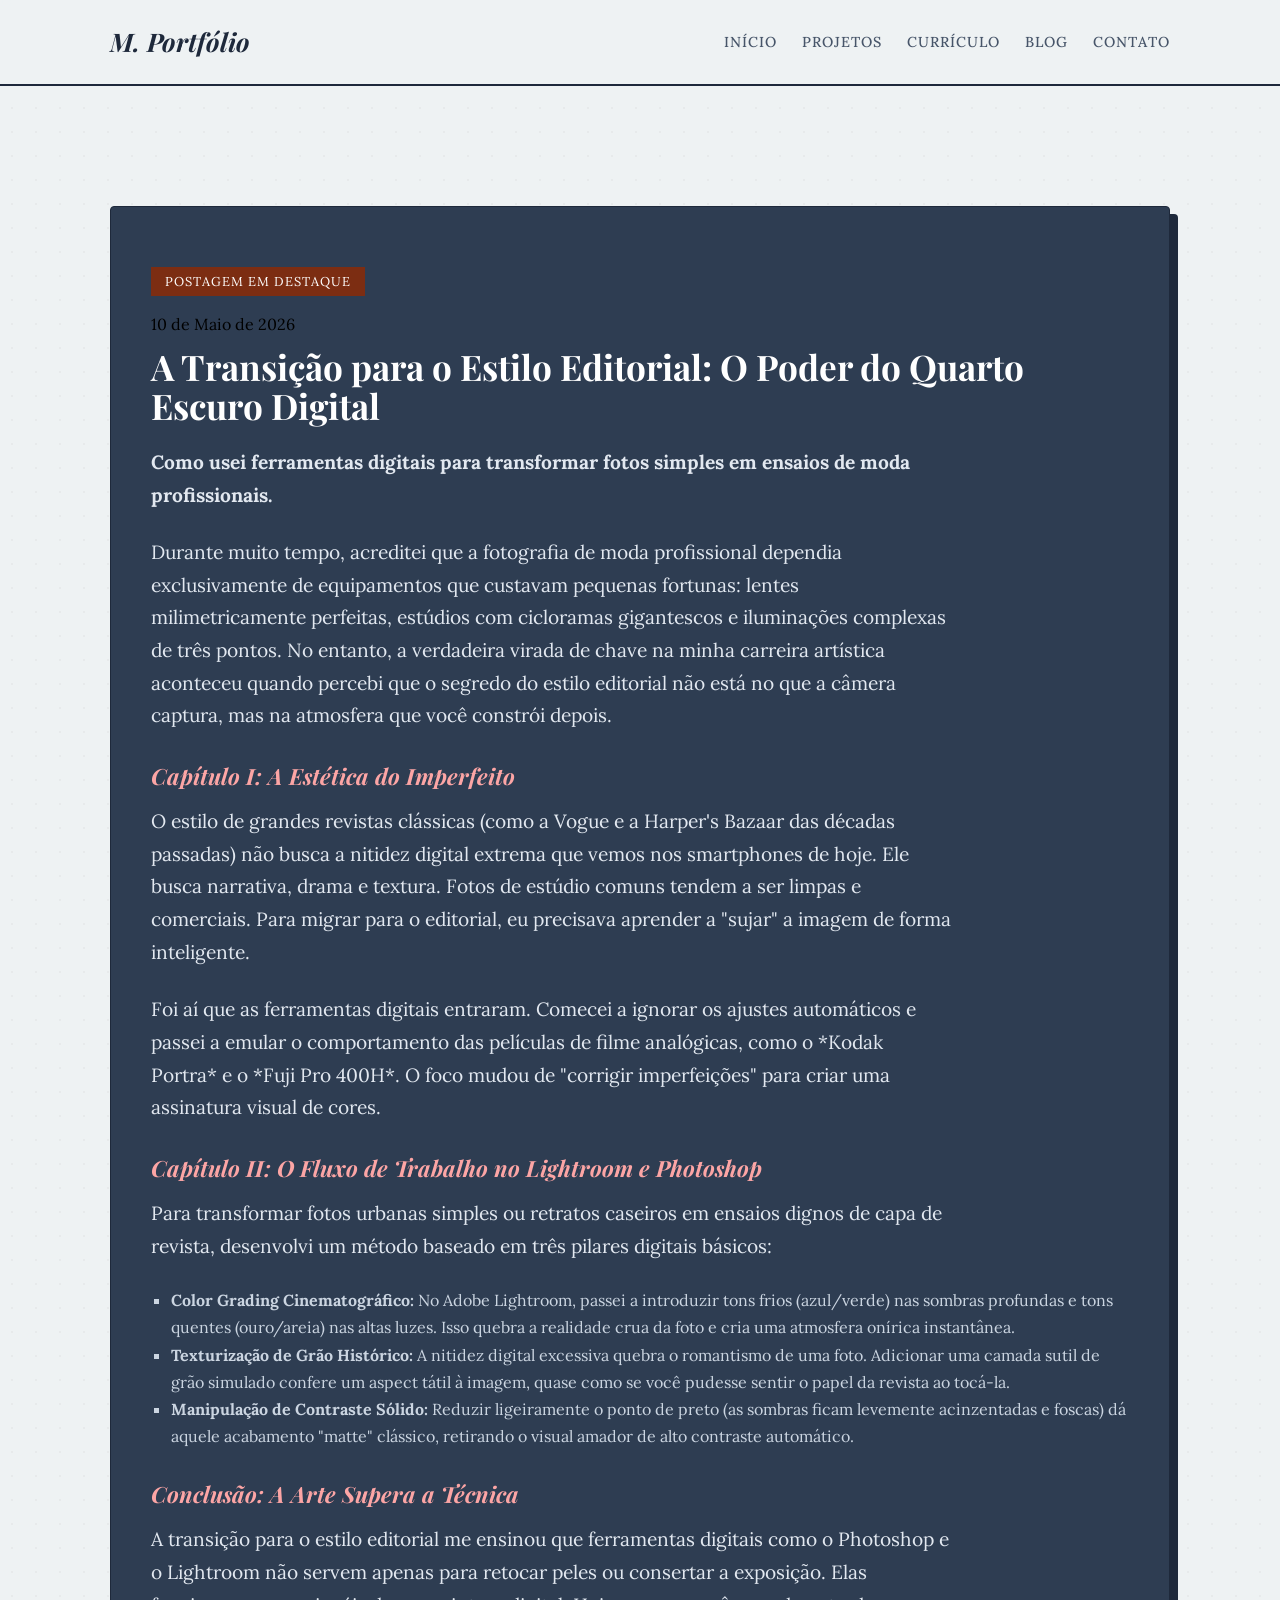
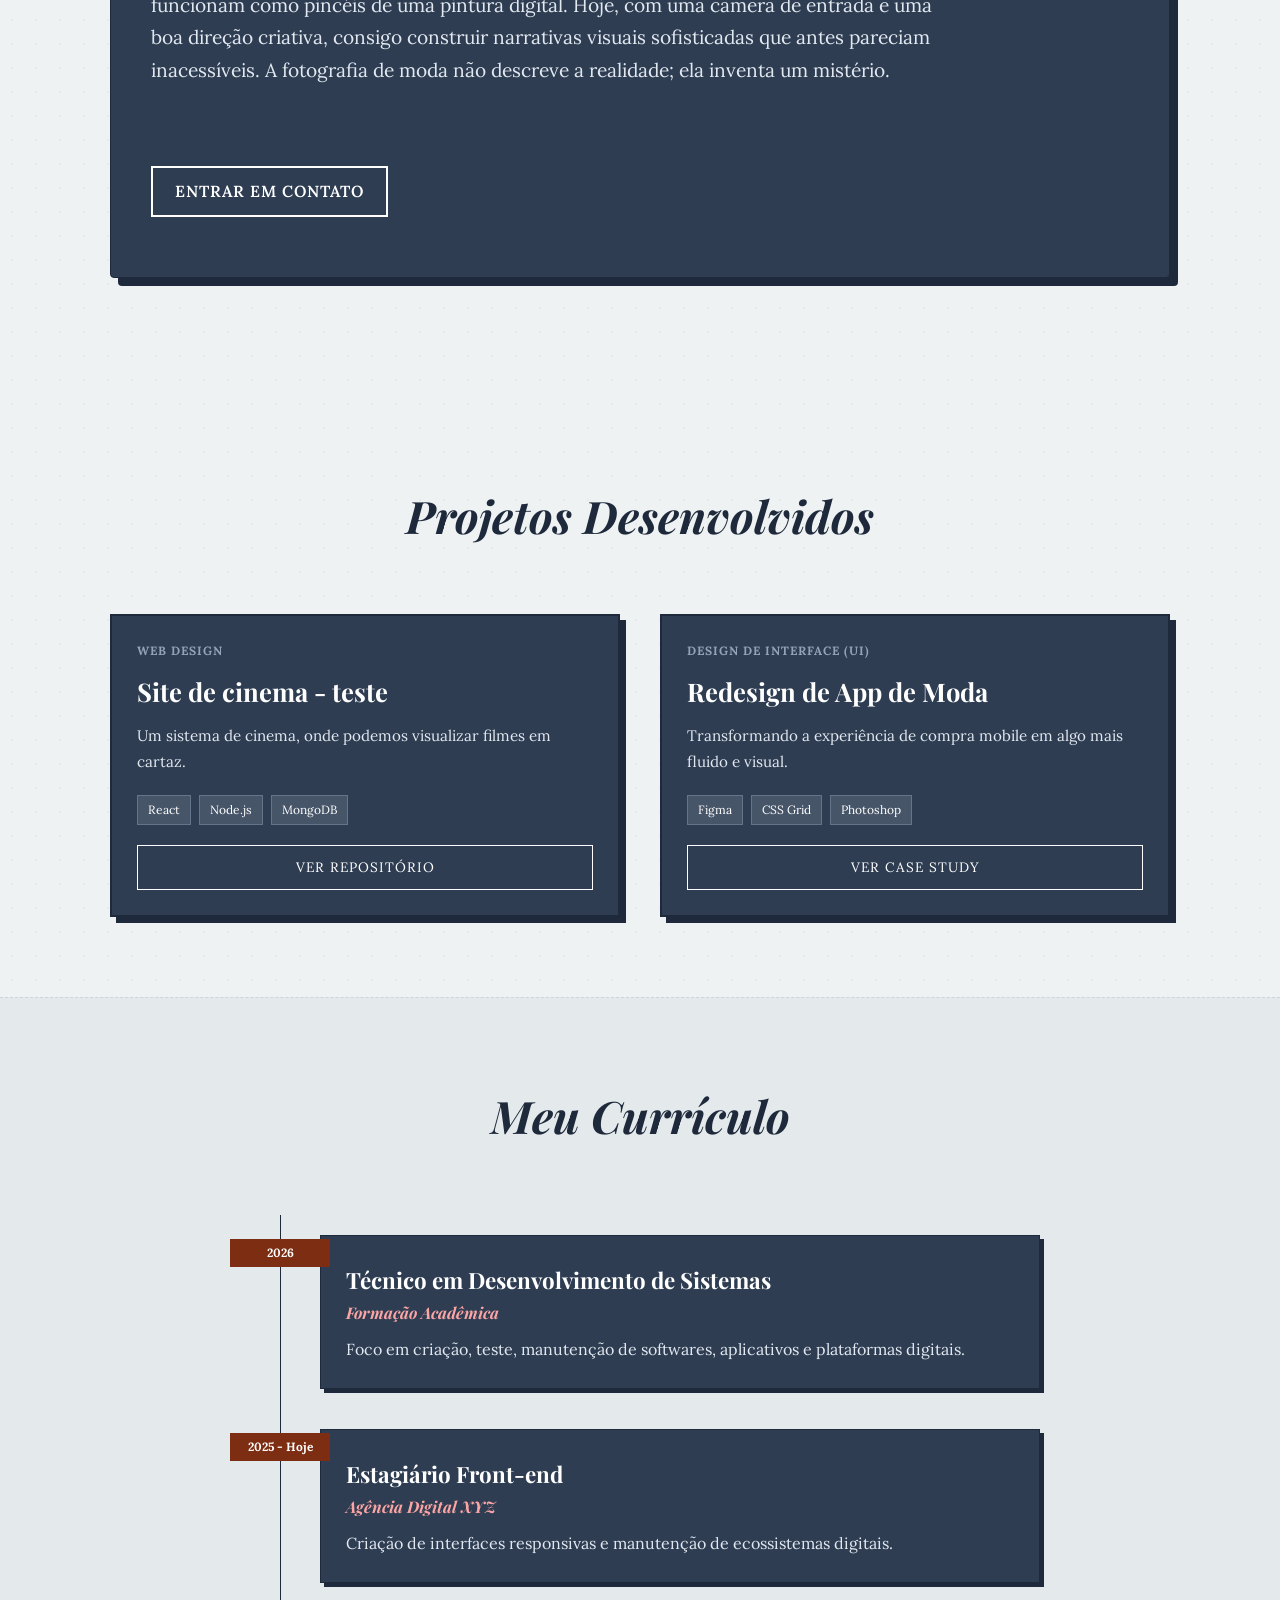
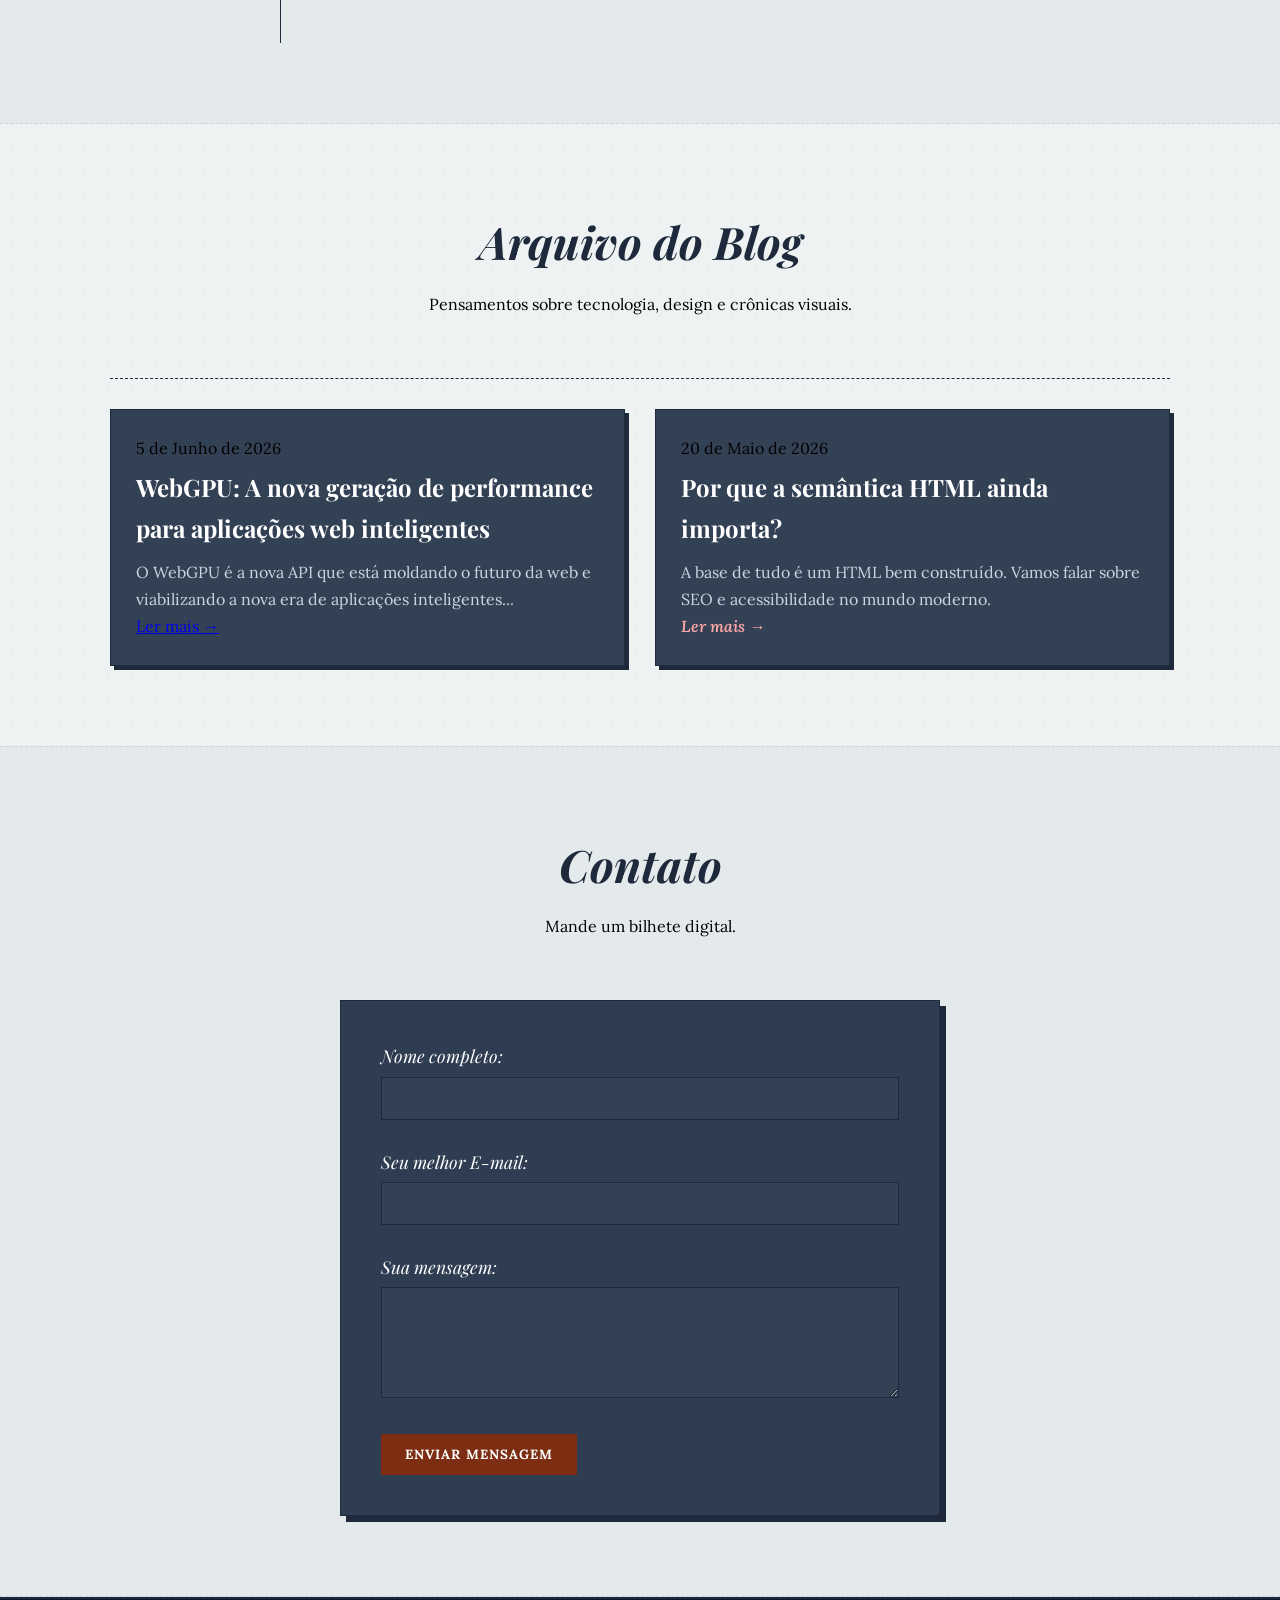
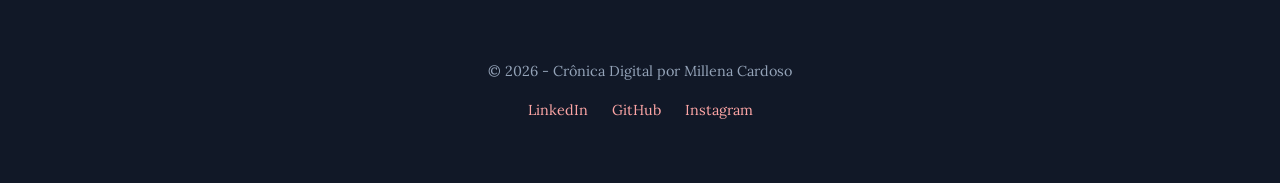
==== index.html @ f88978c3 ".." ====
<!DOCTYPE html>
<html lang="pt-BR">
<head>
    <meta charset="UTF-8">
    <meta name="viewport" content="width=device-width, initial-scale=1.0">
    <title>Meu Portfólio e Blog Pessoal | Estilo Vintage</title>
    <link rel="stylesheet" href="ASSETS/style.css">
    <style>
        /* Adicionado para garantir a rolagem suave ao clicar em 'Ler mais' */
        html {
            scroll-behavior: smooth;
        }
    </style>
</head>
<body>

    <header>
        <nav>
            <div class="logo">M. Portfólio</div>
            <ul>
                <li><a href="#inicio">Início</a></li>
                <li><a href="#projetos">Projetos</a></li>
                <li><a href="#curriculo">Currículo</a></li>
                <li><a href="#blog">Blog</a></li>
                <li><a href="#contato">Contato</a></li>
            </ul>
        </nav>
    </header>

    <main>
        
        <section id="inicio" class="container">
            <div class="hero-blog post-principal">
                <span class="badge-destaque">Postagem em Destaque</span>
                <time datetime="2026-05-10" style="display: block; margin-bottom: 10px;">10 de Maio de 2026</time>
                <h1 style="font-size: 2.2rem; margin-bottom: 20px;">A Transição para o Estilo Editorial: O Poder do Quarto Escuro Digital</h1>
                
                <p><strong>Como usei ferramentas digitais para transformar fotos simples em ensaios de moda profissionais.</strong></p>
                
                <p>Durante muito tempo, acreditei que a fotografia de moda profissional dependia exclusivamente de equipamentos que custavam pequenas fortunas: lentes milimetricamente perfeitas, estúdios com cicloramas gigantescos e iluminações complexas de três pontos. No entanto, a verdadeira virada de chave na minha carreira artística aconteceu quando percebi que o segredo do estilo editorial não está no que a câmera captura, mas na atmosfera que você constrói depois.</p>
                
                <h4 style="color: #fca5a5; font-size: 1.4rem; margin: 25px 0 10px 0; font-style: italic;">Capítulo I: A Estética do Imperfeito</h4>
                <p>O estilo de grandes revistas clássicas (como a Vogue e a Harper's Bazaar das décadas passadas) não busca a nitidez digital extrema que vemos nos smartphones de hoje. Ele busca narrativa, drama e textura. Fotos de estúdio comuns tendem a ser limpas e comerciais. Para migrar para o editorial, eu precisava aprender a "sujar" a imagem de forma inteligente.</p>
                <p>Foi aí que as ferramentas digitais entraram. Comecei a ignorar os ajustes automáticos e passei a emular o comportamento das películas de filme analógicas, como o *Kodak Portra* e o *Fuji Pro 400H*. O foco mudou de "corrigir imperfeições" para criar uma assinatura visual de cores.</p>

                <h4 style="color: #fca5a5; font-size: 1.4rem; margin: 25px 0 10px 0; font-style: italic;">Capítulo II: O Fluxo de Trabalho no Lightroom e Photoshop</h4>
                <p>Para transformar fotos urbanas simples ou retratos caseiros em ensaios dignos de capa de revista, desenvolvi um método baseado em três pilares digitais básicos:</p>
                <ul>
                    <li style="margin-left: 20px; list-style-type: square; color: #cbd5e1;"><strong>Color Grading Cinematográfico:</strong> No Adobe Lightroom, passei a introduzir tons frios (azul/verde) nas sombras profundas e tons quentes (ouro/areia) nas altas luzes. Isso quebra a realidade crua da foto e cria uma atmosfera onírica instantânea.</li>
                    <li style="margin-left: 20px; list-style-type: square; color: #cbd5e1;"><strong>Texturização de Grão Histórico:</strong> A nitidez digital excessiva quebra o romantismo de uma foto. Adicionar uma camada sutil de grão simulado confere um aspect tátil à imagem, quase como se você pudesse sentir o papel da revista ao tocá-la.</li>
                    <li style="margin-left: 20px; list-style-type: square; color: #cbd5e1;"><strong>Manipulação de Contraste Sólido:</strong> Reduzir ligeiramente o ponto de preto (as sombras ficam levemente acinzentadas e foscas) dá aquele acabamento "matte" clássico, retirando o visual amador de alto contraste automático.</li>
                </ul>

                <h4 style="color: #fca5a5; font-size: 1.4rem; margin: 25px 0 10px 0; font-style: italic;">Conclusão: A Arte Supera a Técnica</h4>
                <p>A transição para o estilo editorial me ensinou que ferramentas digitais como o Photoshop e o Lightroom não servem apenas para retocar peles ou consertar a exposição. Elas funcionam como pincéis de uma pintura digital. Hoje, com uma câmera de entrada e uma boa direção criativa, consigo construir narrativas visuais sofisticadas que antes pareciam inacessíveis. A fotografia de moda não descreve a realidade; ela inventa um mistério.</p>
                
                <br><br>
                <a href="#contato" class="btn-primary">Entrar em Contato</a>
            </div>
        </section>

        <section id="projetos" class="container">
            <div class="section-header">
                <h2>Projetos Desenvolvidos</h2>
            </div>

            <div class="project-grid">
                <article class="project-card">
                    <div class="project-info">
                        <span class="project-discipline">WEB DESIGN</span>
                        <h3>Site de cinema - teste</h3>
                        <p class="project-description">Um sistema de cinema, onde podemos visualizar filmes em cartaz.</p>
                        <div class="tech-tags">
                            <span>React</span> <span>Node.js</span> <span>MongoDB</span>
                        </div>
                        <a href="https://github.com/millena275/site.cinema02.git" class="btn-secondary">Ver Repositório</a>
                    </div>
                </article>

                <article class="project-card">
                    <div class="project-info">
                        <span class="project-discipline">Design de Interface (UI)</span>
                        <h3>Redesign de App de Moda</h3>
                        <p class="project-description">Transformando a experiência de compra mobile em algo mais fluido e visual.</p>
                        <div class="tech-tags">
                            <span>Figma</span> <span>CSS Grid</span> <span>Photoshop</span>
                        </div>
                        <a href="#" class="btn-secondary">Ver Case Study</a>
                    </div>
                </article>
            </div>
        </section>

        <section id="curriculo" class="bg-light">
            <div class="container">
                <div class="section-header">
                    <h2>Meu Currículo</h2>
                </div>

                <div class="timeline">
                    <div class="timeline-item">
                        <div class="timeline-badge"> 2026</div>
                        <div class="timeline-panel">
                            <h3>Técnico em Desenvolvimento de Sistemas</h3>
                            <h4>Formação Acadêmica</h4>
                            <p>Foco em criação, teste, manutenção de softwares, aplicativos e plataformas digitais.</p>
                        </div>
                    </div>

                    <div class="timeline-item">
                        <div class="timeline-badge">2025 - Hoje</div>
                        <div class="timeline-panel">
                            <h3>Estagiário Front-end</h3>
                            <h4>Agência Digital XYZ</h4>
                            <p>Criação de interfaces responsivas e manutenção de ecossistemas digitais.</p>
                        </div>
                    </div>
                </div>
            </div>
        </section>

        <section id="blog" class="container">
            <div class="section-header">
                <h2>Arquivo do Blog</h2>
                <p>Pensamentos sobre tecnologia, design e crônicas visuais.</p>
            </div>
            
    
    <div class="blog-grid-secundario">
        
        <article class="post-mini">
            <time datetime="2026-06-05">5 de Junho de 2026</time>
            <h3>WebGPU: A nova geração de performance para aplicações web inteligentes</h3>
            <p>O WebGPU é a nova API que está moldando o futuro da web e viabilizando a nova era de aplicações inteligentes...</p>
            <a href="artigo-webgpu.html" class="botao-ler-mais">Ler mais →</a>
        </article>

        <article class="post-mini">
            <time datetime="2026-05-20">20 de Maio de 2026</time>
            <h3>Por que a semântica HTML ainda importa?</h3>
            <p>A base de tudo é um HTML bem construído. Vamos falar sobre SEO e acessibilidade no mundo moderno.</p>
            <a href="#" class="read-more">Ler mais →</a>
        </article>

    </div>
</section> 


        <section id="contato" class="bg-light">
            <div class="container">
                <div class="section-header">
                    <h2>Contato</h2>
                    <p>Mande um bilhete digital.</p>
                </div>
                
                <form action="#" method="post">
                    <label for="nome">Nome completo:</label>
                    <input type="text" id="nome" name="nome" required>

                    <br><br>

                    <label for="email">Seu melhor E-mail:</label>
                    <input type="email" id="email" name="email" required>

                    <br><br>

                    <label for="mensagem">Sua mensagem:</label>
                    <textarea id="mensagem" name="mensagem" rows="5" required></textarea>

                    <br><br>

                    <button type="submit">Enviar Mensagem</button>
                </form>
            </div>
        </section>

    </main>

    <footer>
        <p>&copy; 2026 - Crônica Digital por Millena Cardoso</p>
        <div style="margin-top: 15px;">
            <a href="#">LinkedIn</a>
            <a href="#">GitHub</a>
            <a href="#">Instagram</a>
        </div>
    </footer>

</body>
</html>
---- ASSETS/style.css ----
/* Importação de fontes Vintage/Artísticas do Google Fonts */
@import url('https://fonts.googleapis.com/css2?family=Lora:ital,wght@0,400;0,500;1,400&family=Playfair+Display:ital,wght@0,600;0,700;1,400&display=swap');

/* Configurações Globais */
* {
    margin: 0;
    padding: 0;
    box-sizing: border-box;
    font-family: 'Lora', Georgia, serif; /* Fonte do texto estilo livro antigo */
    scroll-behavior: smooth;
    
}

body {
             /* ATUALIZADO: Fonte global branca */
    background-color: #eef2f3; /* ATUALIZADO: Fundo cinza-gelo */
    line-height: 1.7;
    background-image: radial-gradient(rgba(0,0,0,0.03) 1px, transparent 0); /* Textura sutil de papel antigo */
    background-size: 24px 24px;
}

.container {
    max-width: 1100px;
    margin: 0 auto;
    padding: 80px 20px;
}

.bg-light {
    background-color: #e4e9eb; /* Ajustado para harmonizar com o cinza-gelo */
    border-top: 1px dashed #cbd5e1;
    border-bottom: 1px dashed #cbd5e1;
}

.section-header {
    text-align: center;
    margin-bottom: 60px;
}

.section-header h2 {
    font-family: 'Playfair Display', serif;
    font-size: 2.8rem;
    font-style: italic;
    color: #1e293b; /* Títulos das seções em tom escuro para contraste no cinza-gelo */
    margin-bottom: 10px;
    position: relative;
}

/* Menu de Navegação Vintage */
header {
    background: rgba(238, 242, 243, 0.95); /* Cor cinza-gelo fluida */
    backdrop-filter: blur(5px);
    border-bottom: 2px solid #1e293b; /* Linha divisória sólida clássica */
    position: sticky;
    top: 0;
    z-index: 100;
}

nav {
    display: flex;
    justify-content: space-between;
    align-items: center;
    max-width: 1100px;
    margin: 0 auto;
    padding: 20px;
}

.logo {
    font-family: 'Playfair Display', serif;
    font-weight: bold;
    font-size: 1.6rem;
    color: #1e293b;
    font-style: italic;
}

nav ul {
    display: flex;
    list-style: none;
}

nav ul li a {
    text-decoration: none;
    color: #475569;
    margin-left: 25px;
    font-weight: 500;
    text-transform: uppercase;
    letter-spacing: 1px;
    font-size: 0.9rem;
    transition: color 0.2s;
}

nav ul li a:hover {
    color: #7c2d12; /* Vermelho terracota vintage no hover */
    text-decoration: underline;
}

/* Herói / Blog em Destaque (Estilo Quadro Artístico) */
.hero-blog {
    background: #2e3d52; /* Fundo escuro artístico para contrastar o texto branco */
    padding: 60px 40px;
    border: 1px solid #1e293b;
    border-radius: 4px;
    margin: 40px auto;
    max-width: 1100px;
    box-shadow: 8px 8px 0px #1e293b; /* Sombra sólida estilo retrô */
}

.badge-destaque {
    background: #7c2d12; /* Terracota */
    color: #ffffff;
    padding: 4px 14px;
    border-radius: 0px; /* Bordas retas vintage */
    font-size: 0.8rem;
    text-transform: uppercase;
    letter-spacing: 1px;
    display: inline-block;
    margin-bottom: 15px;
}

.post-principal h1 {
    font-family: 'Playfair Display', serif;
    font-size: 3.2rem;
    line-height: 1.1;
    color: #ffffff; /* Texto Branco */
    margin-bottom: 20px;
}

.post-principal p {
    font-size: 1.2rem;
    color: #e2e8f0; /* Texto Branco Suave */
    max-width: 800px;
    margin-bottom: 25px;
}

.btn-primary {
    display: inline-block;
    background: transparent;
    color: white;
    padding: 10px 22px;
    border: 2px solid white; /* Botão vazado clássico */
    border-radius: 0px;
    text-decoration: none;
    font-weight: 600;
    text-transform: uppercase;
    letter-spacing: 1px;
    transition: all 0.3s;
}

.btn-primary:hover {
    background: white;
    color: #2e3d52;
}

/* Feed Secundário do Blog */
.blog-grid-secundario {
    margin-top: 40px;
    display: grid;
    grid-template-columns: repeat(auto-fit, minmax(300px, 1fr));
    gap: 30px;
    border-top: 1px dashed #1e293b;
    padding-top: 30px;
}

.post-mini {
    background: #334155; /* Fundo ardósia escuro */
    padding: 25px;
    border: 1px solid #1e293b;
    box-shadow: 4px 4px 0px #1e293b;
}

.post-mini h3 {
    font-family: 'Playfair Display', serif;
    font-size: 1.5rem;
    margin: 5px 0 10px 0;
    color: #ffffff; /* Texto Branco */
}

.post-mini p {
    color: #cbd5e1;
}

.read-more {
    color: #fca5a5; /* Rosa antigo para links */
    text-decoration: none;
    font-weight: 600;
    font-style: italic;
}

.read-more:hover {
    text-decoration: underline;
}

/* Galeria de Projetos (Estilo Exposição de Arte) */
.project-grid {
    display: grid;
    grid-template-columns: repeat(auto-fit, minmax(350px, 1fr));
    gap: 40px;
}

.project-card {
    background: #2e3d52; /* Caixa escura para destacar o texto branco */
    border: 2px solid #1e293b;
    border-radius: 0px;
    overflow: hidden;
    box-shadow: 6px 6px 0px #1e293b;
}

.project-image img {
    width: 100%;
    height: 240px;
    object-fit: cover;
    filter: sepia(0.3) grayscale(0.1); /* Filtro de foto antiga sutil */
    border-bottom: 2px solid #1e293b;
}

.project-info {
    padding: 25px;
}

.project-discipline {
    display: block;
    font-size: 0.75rem;
    text-transform: uppercase;
    color: #94a3b8;
    font-weight: 700;
    letter-spacing: 1px;
    margin-bottom: 8px;
}

.project-info h3 {
    font-family: 'Playfair Display', serif;
    font-size: 1.6rem;
    color: #ffffff; /* Texto Branco */
    margin-bottom: 10px;
}

.project-description {
    color: #e2e8f0; /* Texto Branco Suave */
    font-size: 0.95rem;
    margin-bottom: 20px;
}

.tech-tags {
    display: flex;
    flex-wrap: wrap;
    gap: 8px;
    margin-bottom: 20px;
}

.tech-tags span {
    background: #475569;
    color: #ffffff;
    padding: 4px 10px;
    border-radius: 0px;
    font-size: 0.75rem;
    border: 1px solid #64748b;
}

.btn-secondary {
    display: inline-block;
    width: 100%;
    text-align: center;
    border: 1px solid white;
    color: white; /* Texto Branco */
    padding: 10px;
    border-radius: 0px;
    text-decoration: none;
    text-transform: uppercase;
    font-size: 0.85rem;
    letter-spacing: 1px;
    transition: background 0.2s;
}

.btn-secondary:hover {
    background: rgba(255, 255, 255, 0.1);
}

/* Linha do Tempo (Currículo Retrô) */
.timeline {
    position: relative;
    max-width: 800px;
    margin: 0 auto;
    padding: 20px 0;
}

.timeline::before {
    content: '';
    position: absolute;
    width: 1px;
    background: #1e293b;
    top: 0;
    bottom: 0;
    left: 40px;
}

.timeline-item {
    position: relative;
    margin-bottom: 40px;
    padding-left: 80px;
}

.timeline-badge {
    position: absolute;
    left: -10px;
    top: 4px;
    width: 100px;
    font-size: 0.75rem;
    font-weight: bold;
    color: #ffffff;
    background: #7c2d12; /* Distintivo Terracota */
    padding: 4px 8px;
    border-radius: 0px;
    text-align: center;
}

.timeline-panel {
    background: #2e3d52; /* Fundo escuro */
    padding: 25px;
    border-radius: 0px;
    border: 1px solid #1e293b;
    box-shadow: 4px 4px 0px #1e293b;
}

.timeline-panel h3 {
    font-family: 'Playfair Display', serif;
    font-size: 1.4rem;
    color: #ffffff; /* Texto Branco */
}

.timeline-panel h4 {
    color: #fca5a5;
    font-size: 1rem;
    font-style: italic;
    margin-bottom: 10px;
}

.timeline-panel p {
    color: #e2e8f0;
}

/* Grade de Habilidades */
.skills-grid {
    display: grid;
    grid-template-columns: repeat(auto-fit, minmax(300px, 1fr));
    gap: 40px;
    max-width: 800px;
    margin: 0 auto;
}

.skills-category {
    background: #2e3d52;
    padding: 30px;
    border: 1px solid #1e293b;
    box-shadow: 4px 4px 0px #1e293b;
}

.skills-category h3 {
    font-family: 'Playfair Display', serif;
    font-size: 1.4rem;
    color: #ffffff; /* Texto Branco */
    margin-bottom: 15px;
    border-bottom: 1px dashed #64748b;
    padding-bottom: 8px;
}

.skills-list {
    list-style: none;
}

.skills-list li {
    padding: 10px 0;
    border-bottom: 1px dashed rgba(255,255,255,0.1);
    color: #e2e8f0;
    position: relative;
    padding-left: 20px;
}

.skills-list li::before {
    content: '✦'; /* Ícone de estrela vintage */
    position: absolute;
    left: 0;
    color: #fca5a5;
}

/* Formulário de Contato Vintage */
form {
    background: #2e3d52;
    padding: 40px;
    border: 1px solid #1e293b;
    box-shadow: 6px 6px 0px #1e293b;
    max-width: 600px;
    margin: 0 auto;
    color: #ffffff;
}

form label {
    font-family: 'Playfair Display', serif;
    font-style: italic;
    font-size: 1.1rem;
}

input[type="text"], input[type="email"], textarea {
    width: 100%;
    padding: 12px;
    background: #334155;
    border: 1px solid #1e293b;
    color: white;
    font-family: 'Lora', serif;
    margin-top: 5px;
}

input:focus, textarea:focus {
    outline: 1px solid white;
}

button[type="submit"] {
    background: #7c2d12;
    color: white;
    border: none;
    padding: 12px 24px;
    text-transform: uppercase;
    letter-spacing: 1px;
    font-weight: bold;
    cursor: pointer;
    transition: background 0.2s;
}

button[type="submit"]:hover {
    background: #9a3412;
}

/* Rodapé Negro Nobre */
footer {
    background: #111827;
    color: #94a3b8;
    text-align: center;
    padding: 60px 20px;
    font-size: 0.9rem;
    border-top: 2px solid #1e293b;
}

footer a {
    color: #fca5a5;
    text-decoration: none;
    margin: 0 10px;
}

footer a:hover {
    text-decoration: underline;
}

/* Ajustes finos de tags globais */
h1, h2, h3, h4 {
    font-family: 'Playfair Display', serif;
}

/* Responsividade */
@media (max-width: 768px) {
    .post-principal h1 { font-size: 2.2rem; }
    nav { flex-direction: column; gap: 15px; }
    nav ul li a { margin: 0 10px; }
    .timeline::before { left: 20px; }
    .timeline-item { padding-left: 50px; }
    .timeline-badge { width: 80px; font-size: 0.65rem; left: -30px; }
    form { padding: 20px; }
}
html {
    scroll-behavior: smooth;
}
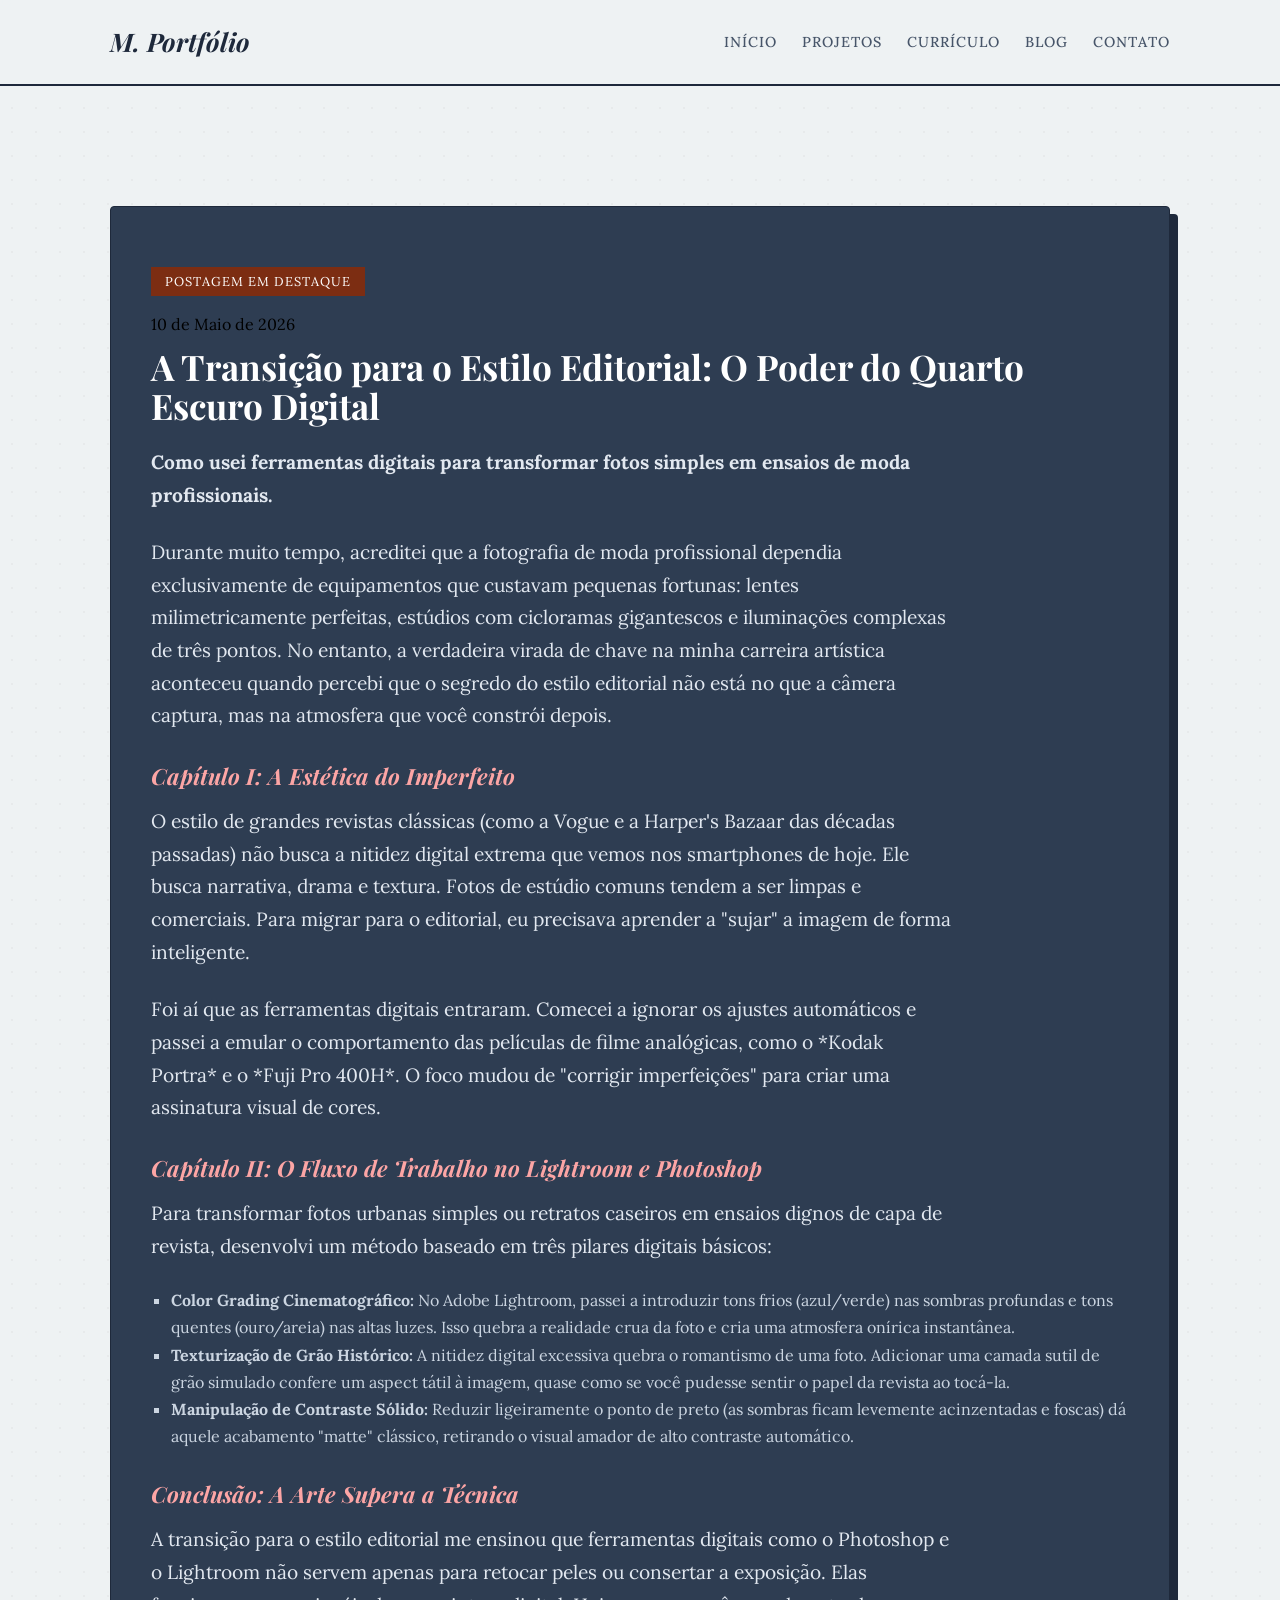
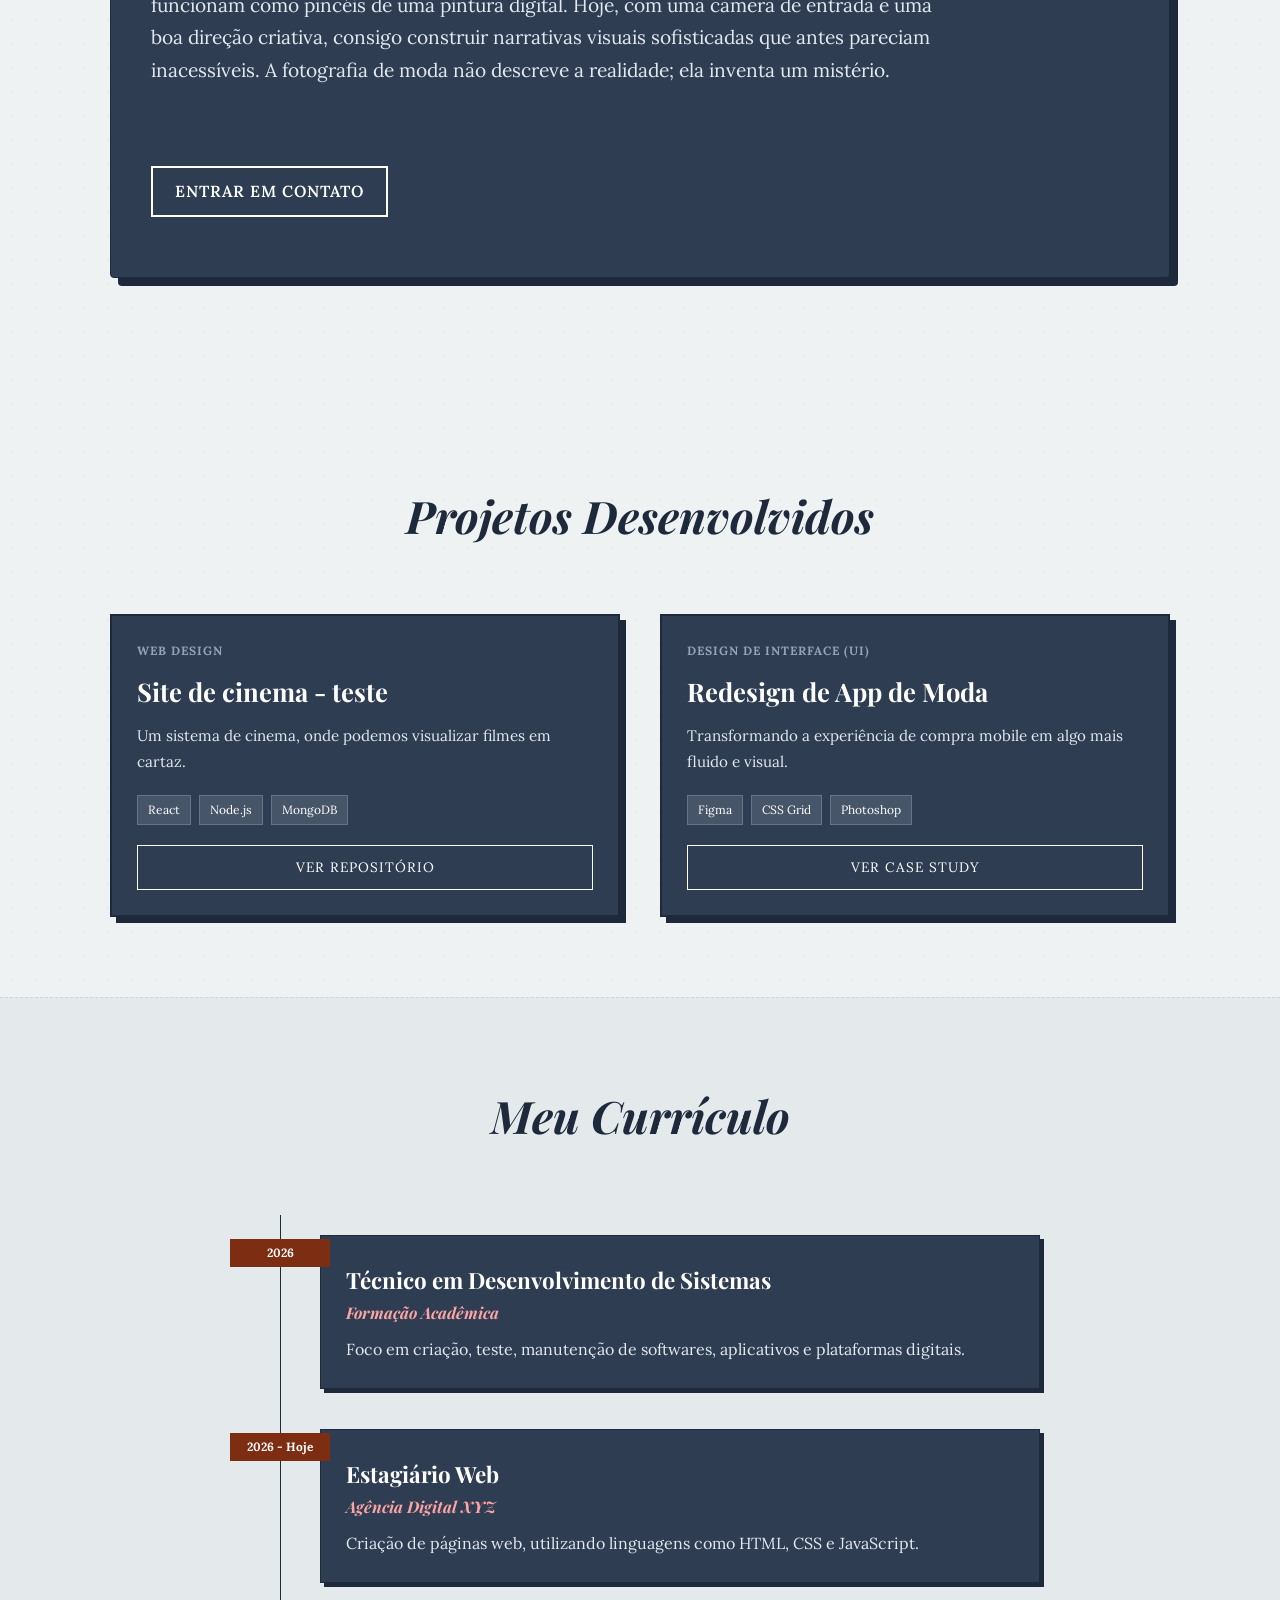
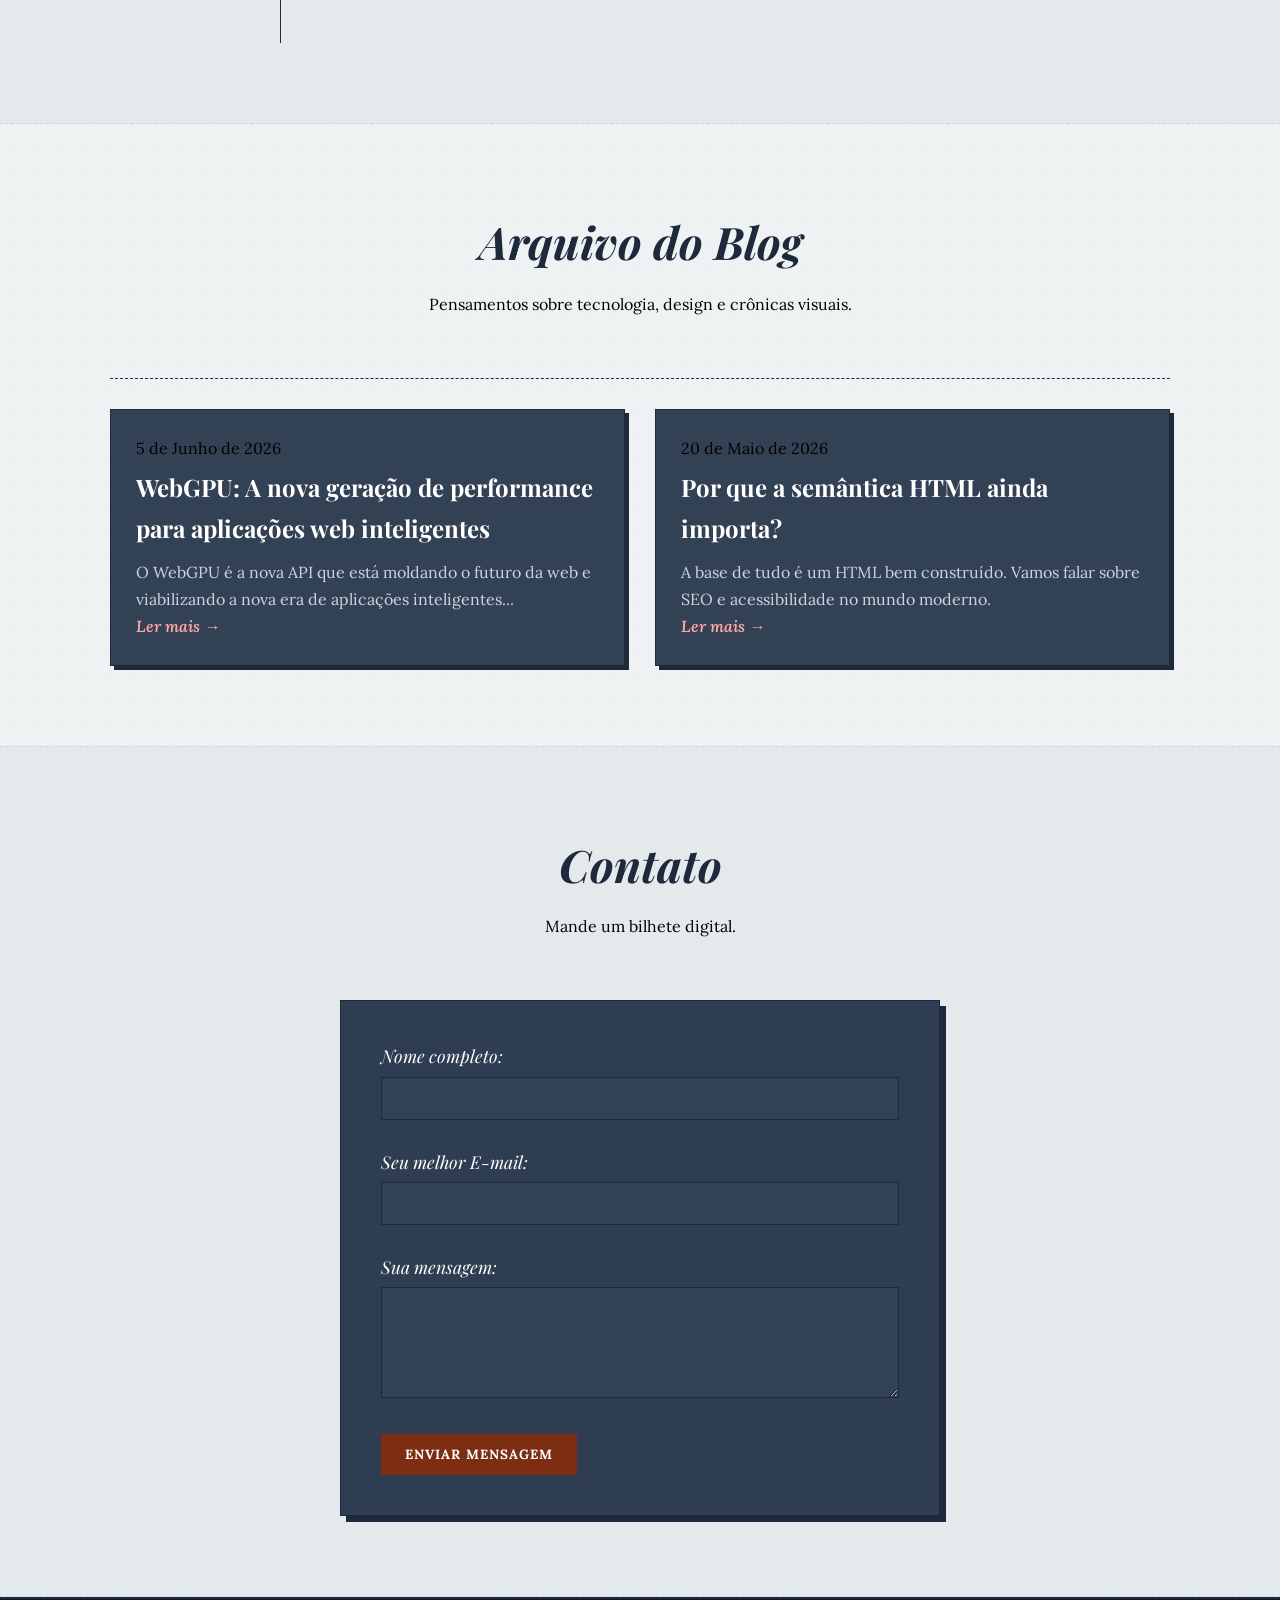
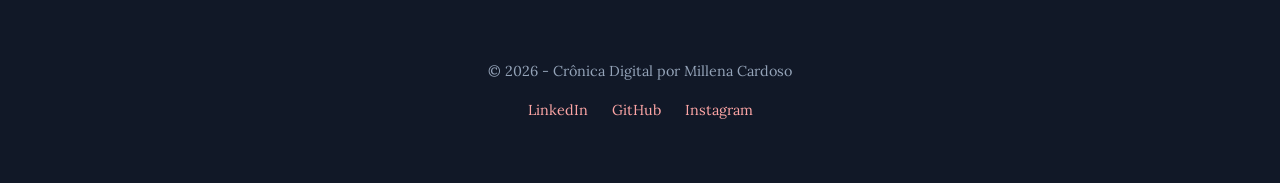
==== commit 54c5e2ed: "," ====
--- a/index.html
+++ b/index.html
@@ -108,11 +108,11 @@
                     </div>
 
                     <div class="timeline-item">
-                        <div class="timeline-badge">2025 - Hoje</div>
+                        <div class="timeline-badge">2026 - Hoje</div>
                         <div class="timeline-panel">
-                            <h3>Estagiário Front-end</h3>
+                            <h3>Estagiário Web</h3>
                             <h4>Agência Digital XYZ</h4>
-                            <p>Criação de interfaces responsivas e manutenção de ecossistemas digitais.</p>
+                            <p>Criação de páginas web, utilizando linguagens como HTML, CSS e JavaScript.</p>
                         </div>
                     </div>
                 </div>
@@ -132,14 +132,14 @@
             <time datetime="2026-06-05">5 de Junho de 2026</time>
             <h3>WebGPU: A nova geração de performance para aplicações web inteligentes</h3>
             <p>O WebGPU é a nova API que está moldando o futuro da web e viabilizando a nova era de aplicações inteligentes...</p>
-            <a href="artigo-webgpu.html" class="botao-ler-mais">Ler mais →</a>
+            <a href="artigo-webgpu.html" class="read-more">Ler mais →</a>
         </article>
 
         <article class="post-mini">
             <time datetime="2026-05-20">20 de Maio de 2026</time>
             <h3>Por que a semântica HTML ainda importa?</h3>
             <p>A base de tudo é um HTML bem construído. Vamos falar sobre SEO e acessibilidade no mundo moderno.</p>
-            <a href="#" class="read-more">Ler mais →</a>
+            <a href="artigo-semântica.html" class="read-more">Ler mais →</a>
         </article>
 
     </div>
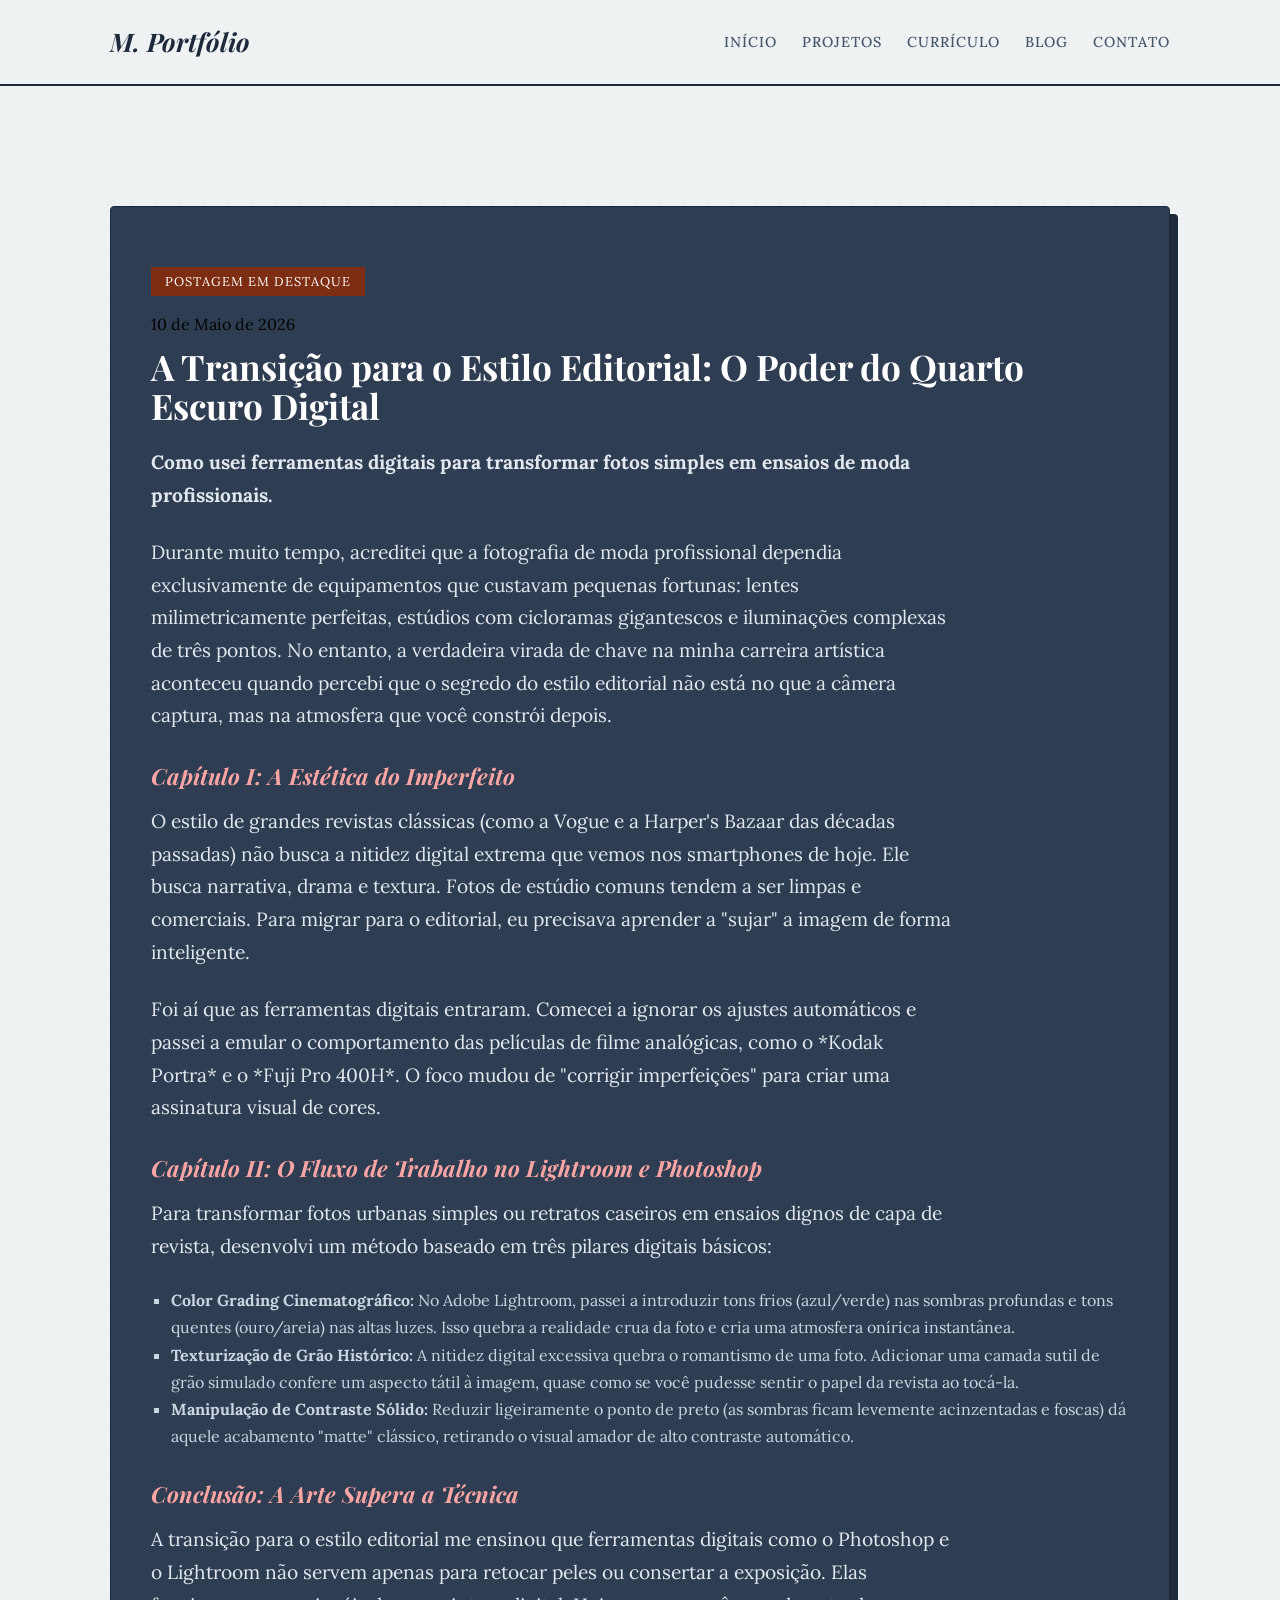
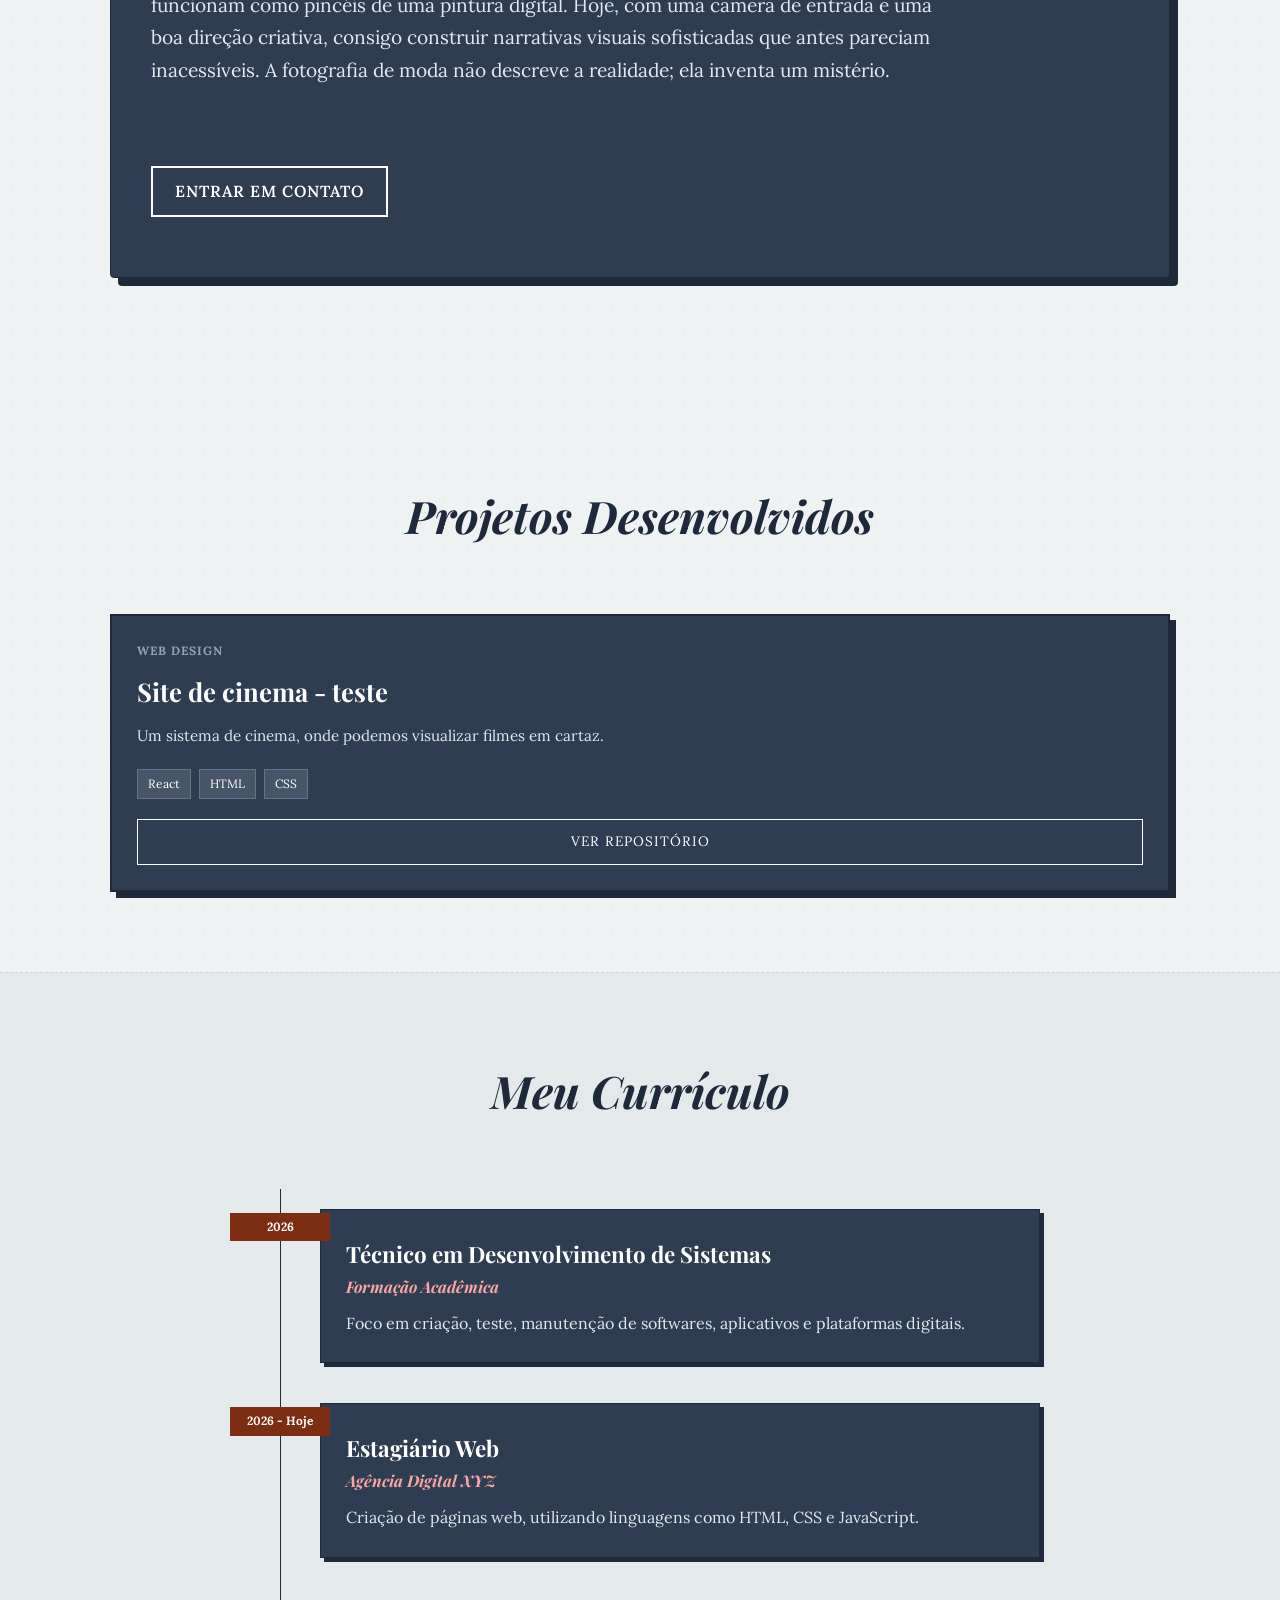
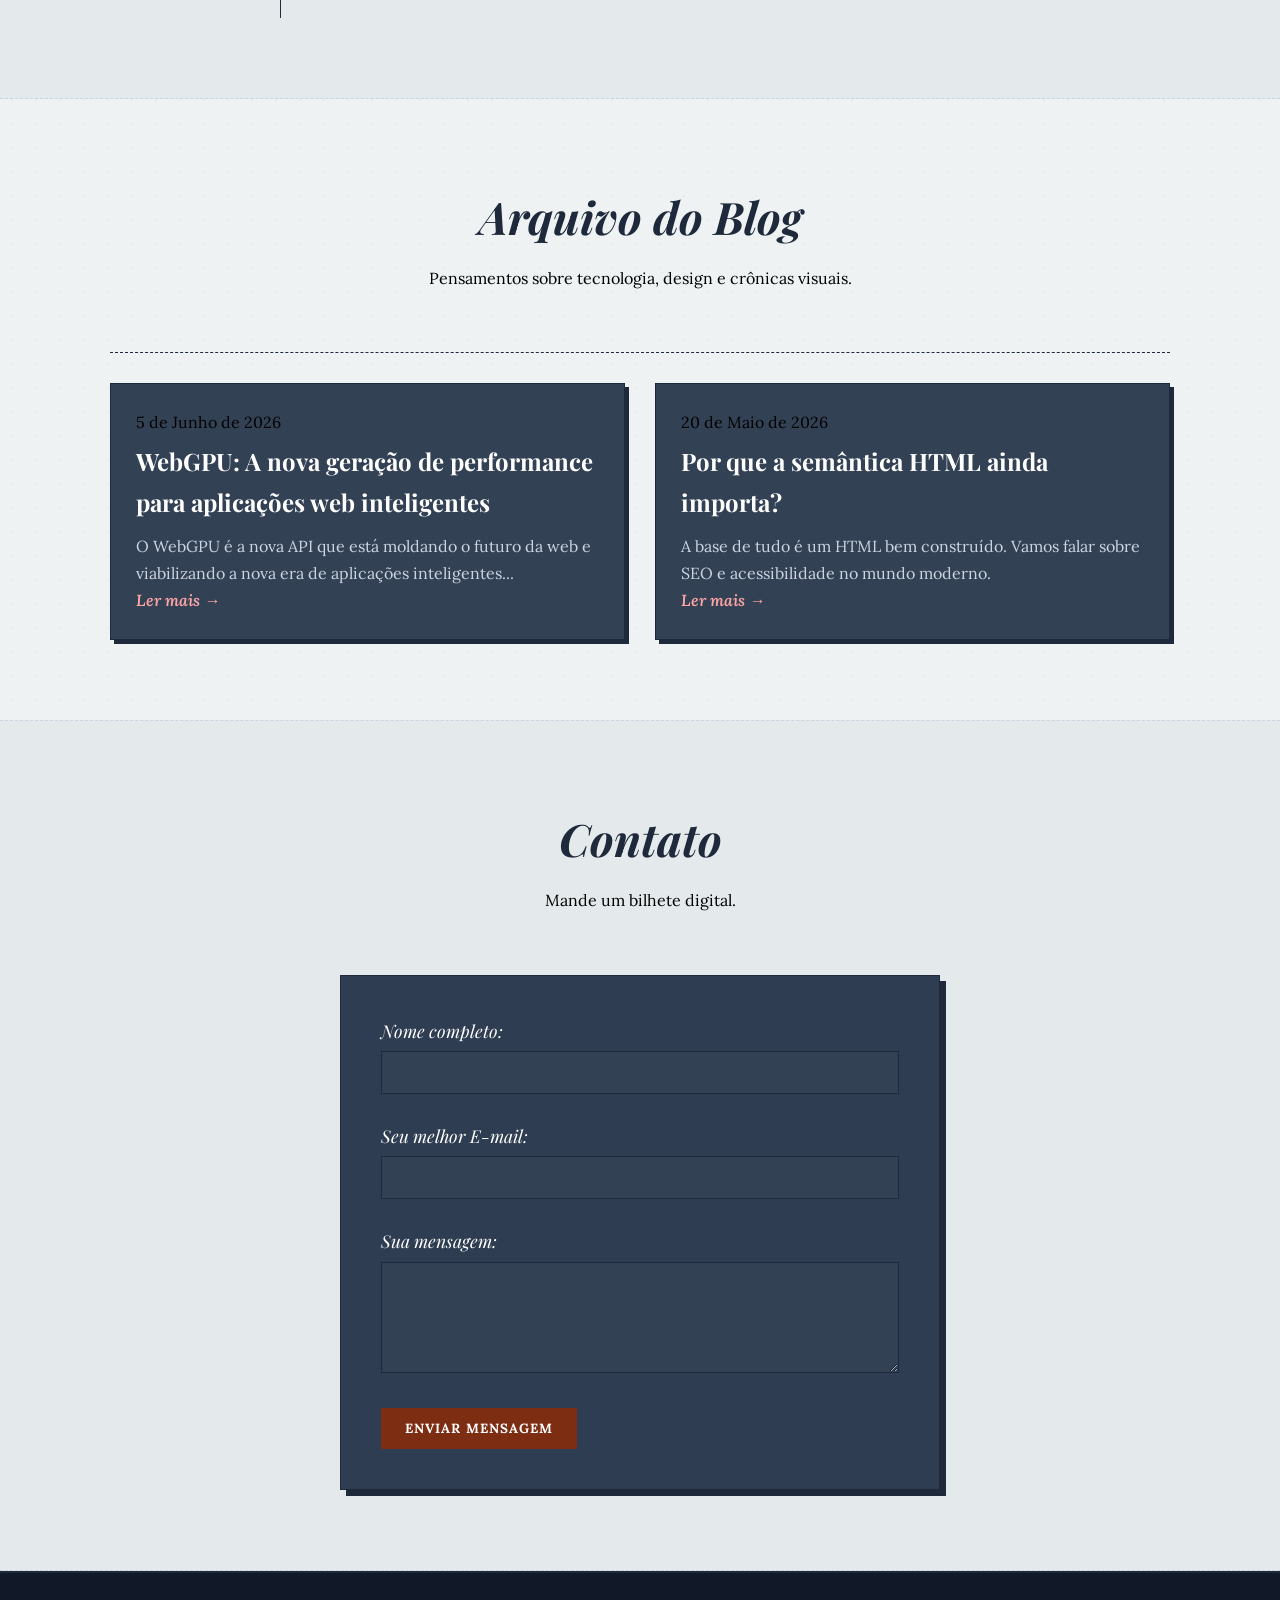
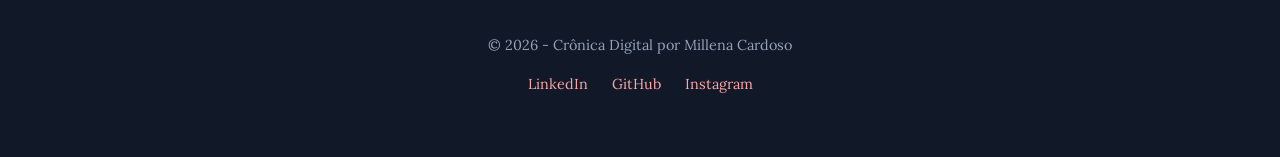
==== commit 312f0aca: "g" ====
--- a/index.html
+++ b/index.html
@@ -47,7 +47,7 @@
                 <p>Para transformar fotos urbanas simples ou retratos caseiros em ensaios dignos de capa de revista, desenvolvi um método baseado em três pilares digitais básicos:</p>
                 <ul>
                     <li style="margin-left: 20px; list-style-type: square; color: #cbd5e1;"><strong>Color Grading Cinematográfico:</strong> No Adobe Lightroom, passei a introduzir tons frios (azul/verde) nas sombras profundas e tons quentes (ouro/areia) nas altas luzes. Isso quebra a realidade crua da foto e cria uma atmosfera onírica instantânea.</li>
-                    <li style="margin-left: 20px; list-style-type: square; color: #cbd5e1;"><strong>Texturização de Grão Histórico:</strong> A nitidez digital excessiva quebra o romantismo de uma foto. Adicionar uma camada sutil de grão simulado confere um aspect tátil à imagem, quase como se você pudesse sentir o papel da revista ao tocá-la.</li>
+                    <li style="margin-left: 20px; list-style-type: square; color: #cbd5e1;"><strong>Texturização de Grão Histórico:</strong> A nitidez digital excessiva quebra o romantismo de uma foto. Adicionar uma camada sutil de grão simulado confere um aspecto tátil à imagem, quase como se você pudesse sentir o papel da revista ao tocá-la.</li>
                     <li style="margin-left: 20px; list-style-type: square; color: #cbd5e1;"><strong>Manipulação de Contraste Sólido:</strong> Reduzir ligeiramente o ponto de preto (as sombras ficam levemente acinzentadas e foscas) dá aquele acabamento "matte" clássico, retirando o visual amador de alto contraste automático.</li>
                 </ul>
 
@@ -71,21 +71,9 @@
                         <h3>Site de cinema - teste</h3>
                         <p class="project-description">Um sistema de cinema, onde podemos visualizar filmes em cartaz.</p>
                         <div class="tech-tags">
-                            <span>React</span> <span>Node.js</span> <span>MongoDB</span>
+                            <span>React</span> <span>HTML</span> <span>CSS</span>
                         </div>
                         <a href="https://github.com/millena275/site.cinema02.git" class="btn-secondary">Ver Repositório</a>
-                    </div>
-                </article>
-
-                <article class="project-card">
-                    <div class="project-info">
-                        <span class="project-discipline">Design de Interface (UI)</span>
-                        <h3>Redesign de App de Moda</h3>
-                        <p class="project-description">Transformando a experiência de compra mobile em algo mais fluido e visual.</p>
-                        <div class="tech-tags">
-                            <span>Figma</span> <span>CSS Grid</span> <span>Photoshop</span>
-                        </div>
-                        <a href="#" class="btn-secondary">Ver Case Study</a>
                     </div>
                 </article>
             </div>
@@ -99,7 +87,7 @@
 
                 <div class="timeline">
                     <div class="timeline-item">
-                        <div class="timeline-badge"> 2026</div>
+                        <div class="timeline-badge">2026</div>
                         <div class="timeline-panel">
                             <h3>Técnico em Desenvolvimento de Sistemas</h3>
                             <h4>Formação Acadêmica</h4>
@@ -125,26 +113,22 @@
                 <p>Pensamentos sobre tecnologia, design e crônicas visuais.</p>
             </div>
             
-    
-    <div class="blog-grid-secundario">
-        
-        <article class="post-mini">
-            <time datetime="2026-06-05">5 de Junho de 2026</time>
-            <h3>WebGPU: A nova geração de performance para aplicações web inteligentes</h3>
-            <p>O WebGPU é a nova API que está moldando o futuro da web e viabilizando a nova era de aplicações inteligentes...</p>
-            <a href="artigo-webgpu.html" class="read-more">Ler mais →</a>
-        </article>
+            <div class="blog-grid-secundario">
+                <article class="post-mini">
+                    <time datetime="2026-06-05">5 de Junho de 2026</time>
+                    <h3>WebGPU: A nova geração de performance para aplicações web inteligentes</h3>
+                    <p>O WebGPU é a nova API que está moldando o futuro da web e viabilizando a nova era de aplicações inteligentes...</p>
+                    <a href="artigo-webgpu.html" class="read-more">Ler mais →</a>
+                </article>
 
-        <article class="post-mini">
-            <time datetime="2026-05-20">20 de Maio de 2026</time>
-            <h3>Por que a semântica HTML ainda importa?</h3>
-            <p>A base de tudo é um HTML bem construído. Vamos falar sobre SEO e acessibilidade no mundo moderno.</p>
-            <a href="artigo-semântica.html" class="read-more">Ler mais →</a>
-        </article>
-
-    </div>
-</section> 
-
+                <article class="post-mini">
+                    <time datetime="2026-05-20">20 de Maio de 2026</time>
+                    <h3>Por que a semântica HTML ainda importa?</h3>
+                    <p>A base de tudo é um HTML bem construído. Vamos falar sobre SEO e acessibilidade no mundo moderno.</p>
+                    <a href="artigo-semântica.html" class="read-more">Ler mais →</a>
+                </article>
+            </div>
+        </section> 
 
         <section id="contato" class="bg-light">
             <div class="container">
@@ -179,8 +163,8 @@
     <footer>
         <p>&copy; 2026 - Crônica Digital por Millena Cardoso</p>
         <div style="margin-top: 15px;">
-            <a href="#">LinkedIn</a>
-            <a href="#">GitHub</a>
+            <a href="https://www.linkedin.com/in/millena-pereira-cardoso-349119321">LinkedIn</a>
+            <a href="">GitHub</a>
             <a href="#">Instagram</a>
         </div>
     </footer>
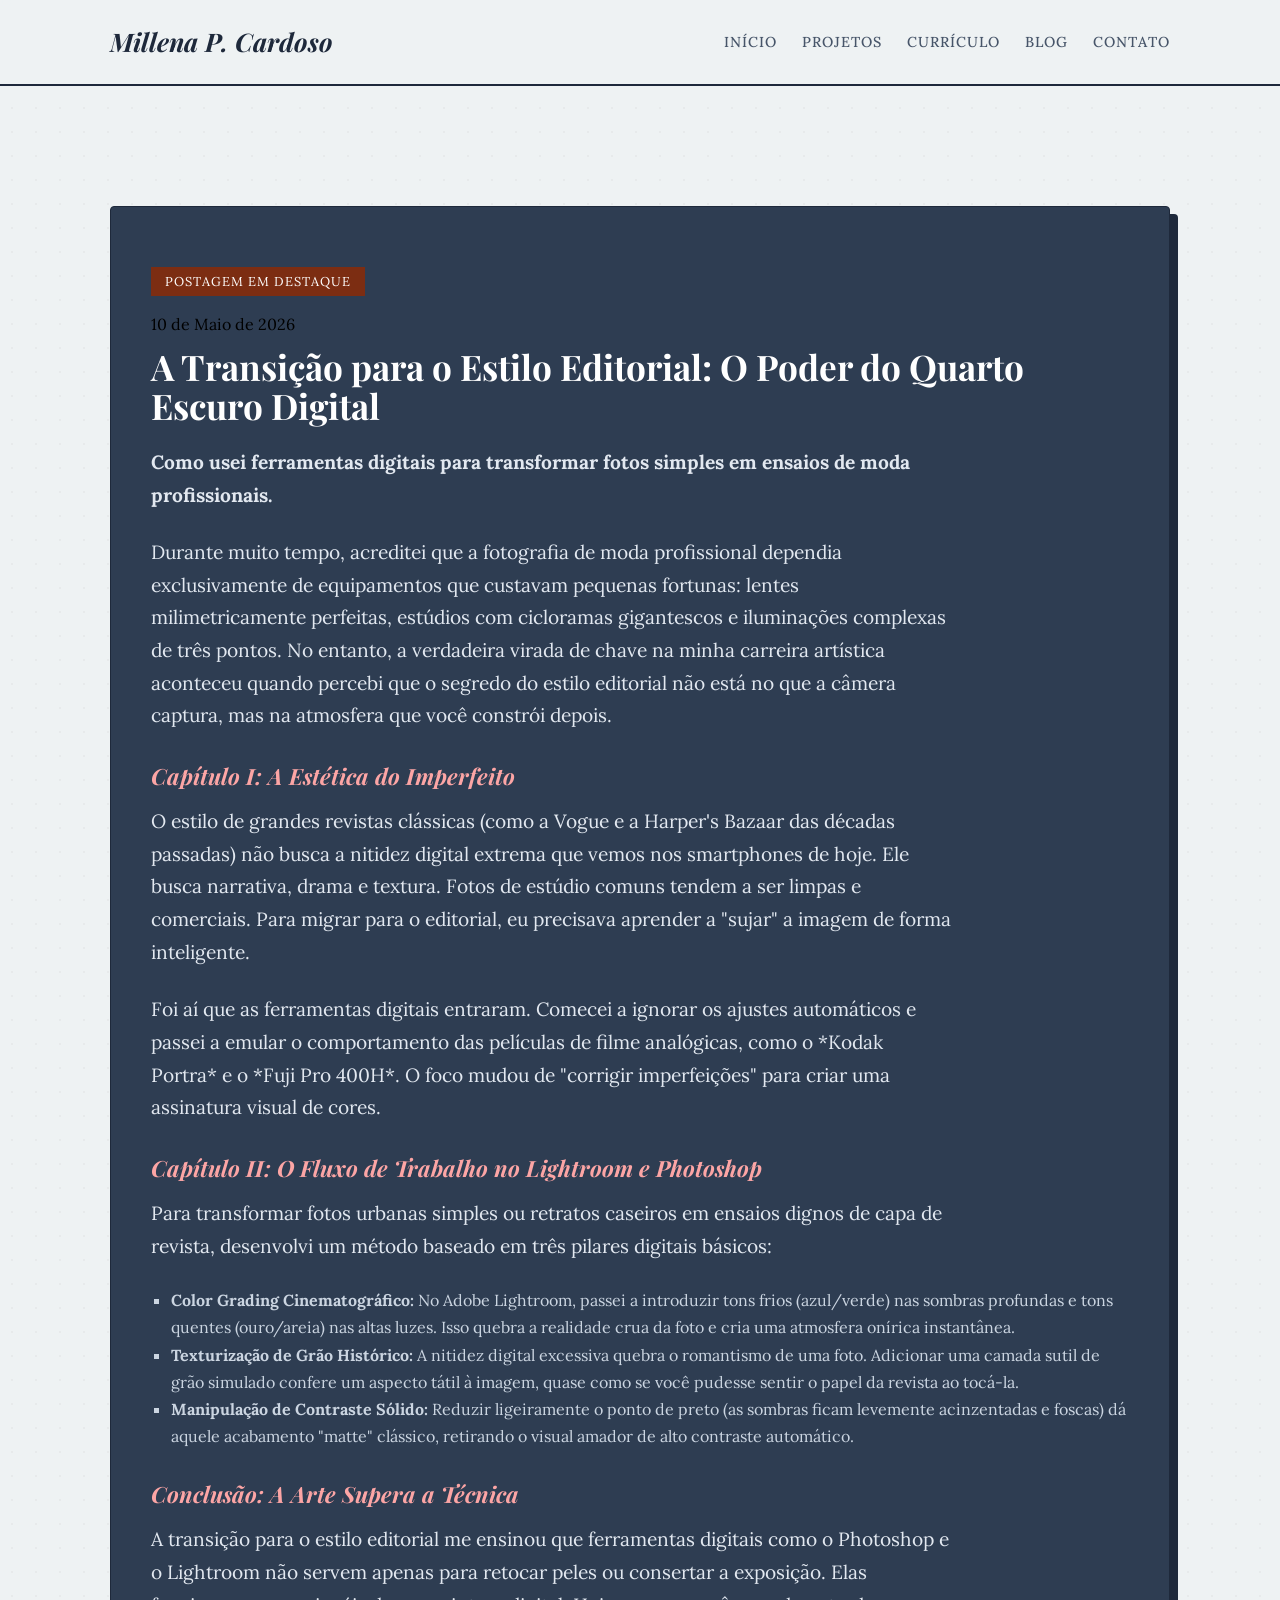
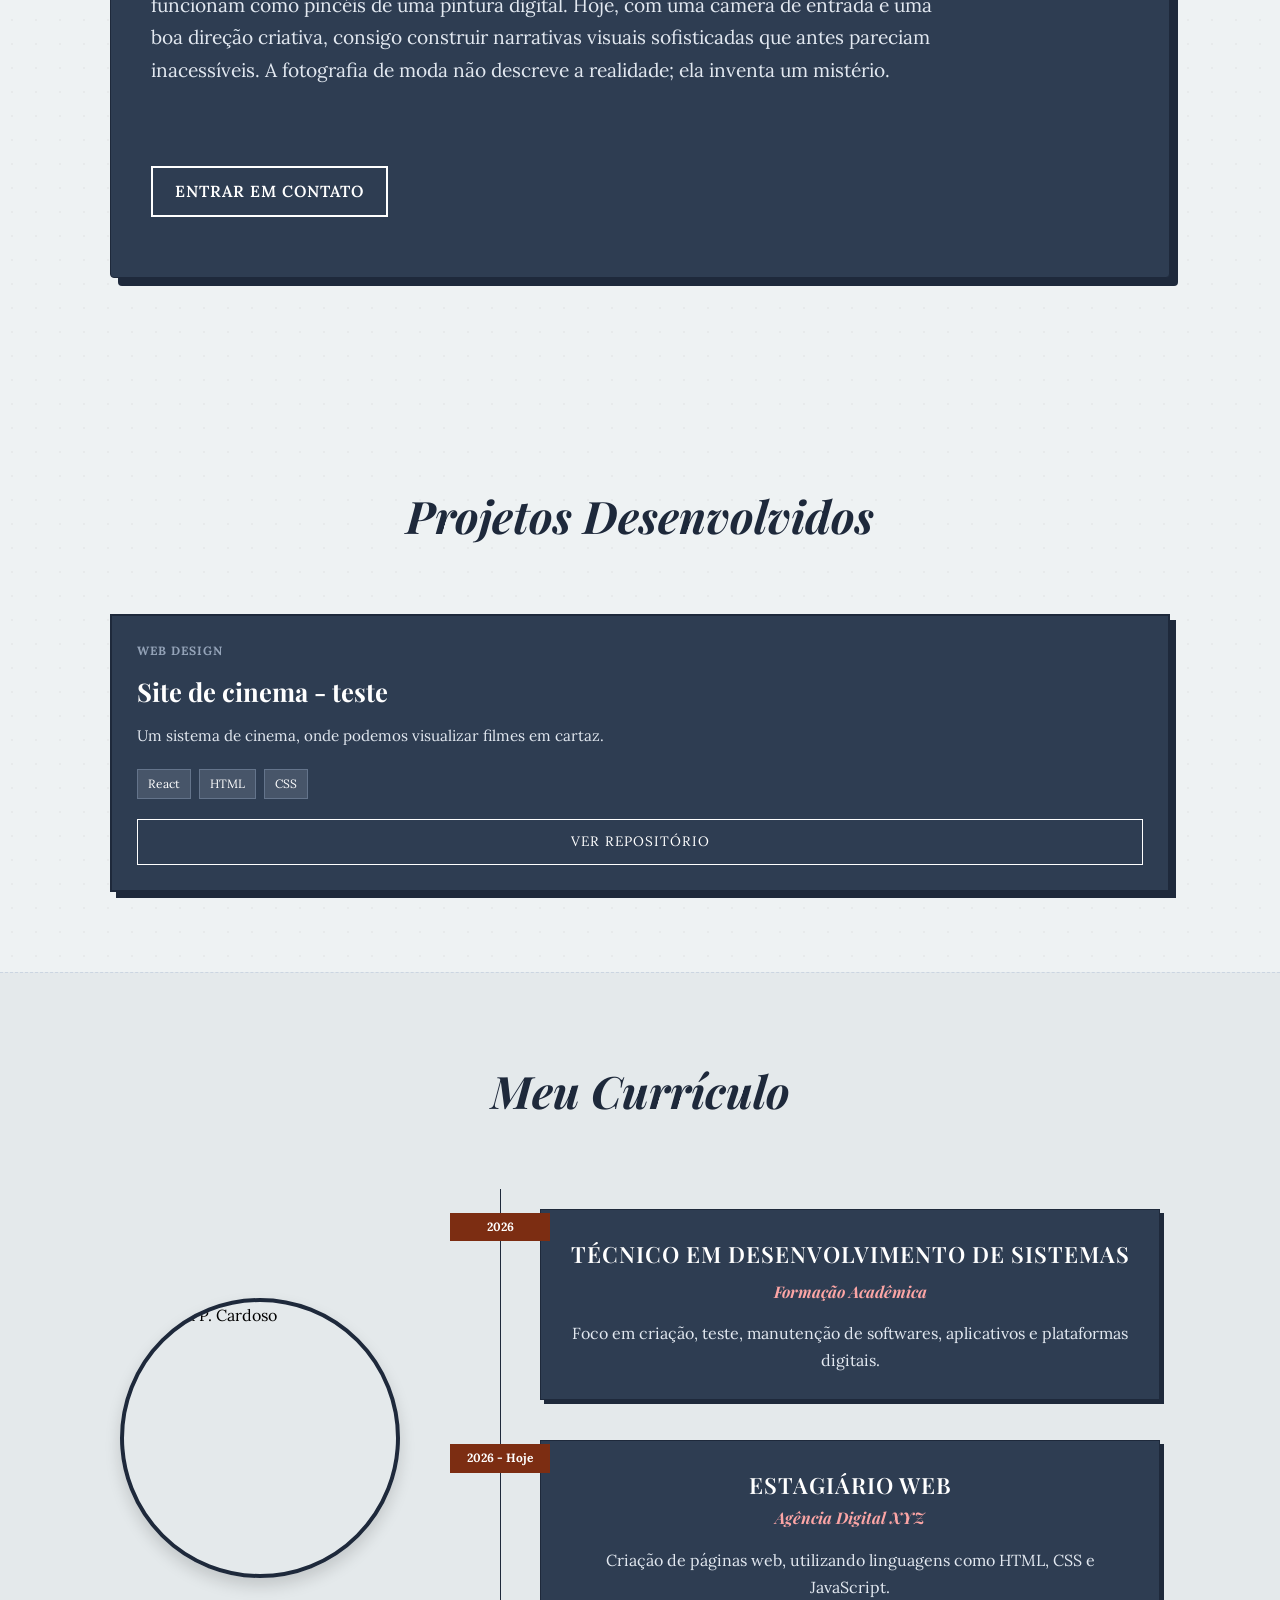
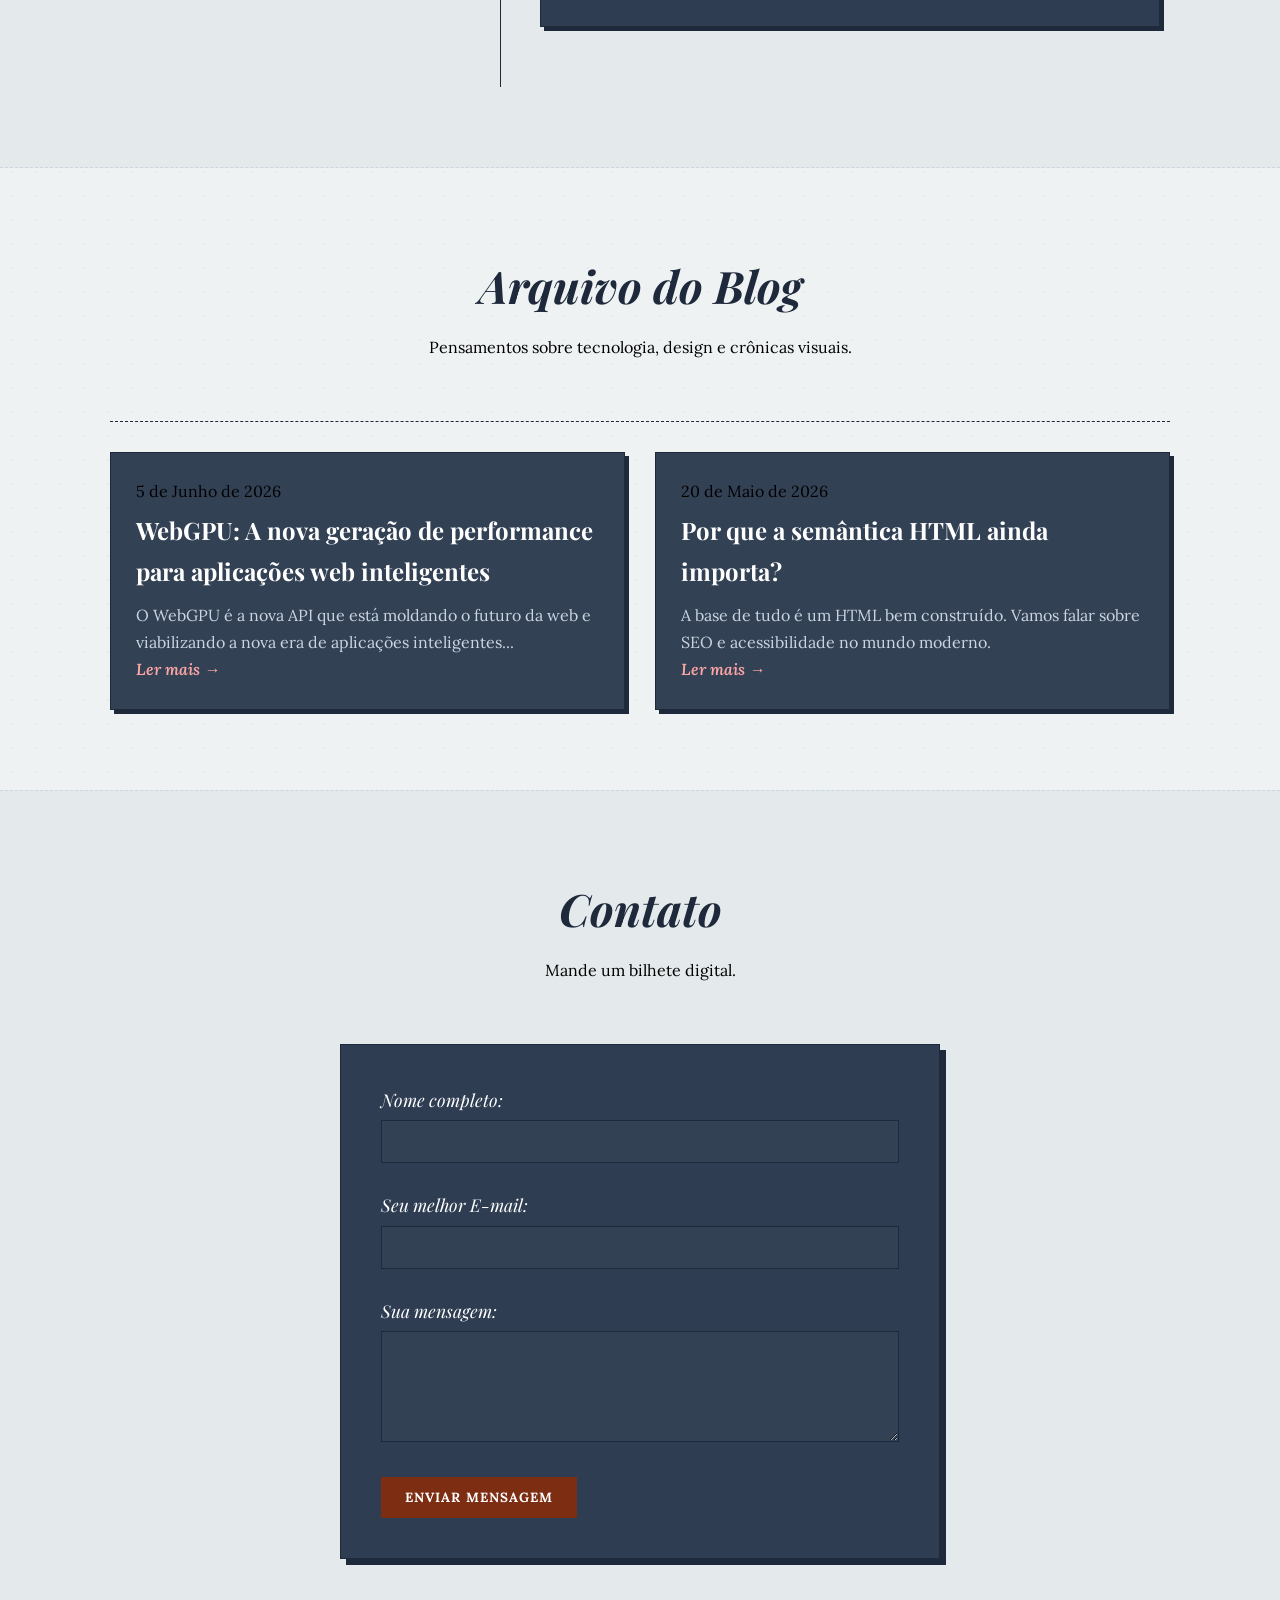
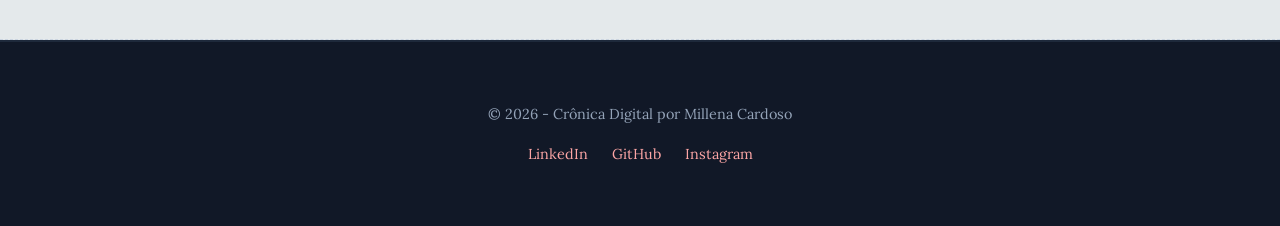
==== commit e7fbb074: "finally" ====
--- a/index.html
+++ b/index.html
@@ -16,7 +16,7 @@
 
     <header>
         <nav>
-            <div class="logo">M. Portfólio</div>
+            <div class="logo">Millena P. Cardoso</div>
             <ul>
                 <li><a href="#inicio">Início</a></li>
                 <li><a href="#projetos">Projetos</a></li>
@@ -73,40 +73,54 @@
                         <div class="tech-tags">
                             <span>React</span> <span>HTML</span> <span>CSS</span>
                         </div>
-                        <a href="https://github.com/millena275/site.cinema02.git" class="btn-secondary">Ver Repositório</a>
+                        <a href="https://millena275.github.io/site.cinema02/" class="btn-secondary">Ver Repositório</a>
                     </div>
                 </article>
             </div>
         </section>
 
-        <section id="curriculo" class="bg-light">
+<section id="curriculo" class="bg-light">
             <div class="container">
                 <div class="section-header">
                     <h2>Meu Currículo</h2>
                 </div>
 
-                <div class="timeline">
-                    <div class="timeline-item">
-                        <div class="timeline-badge">2026</div>
-                        <div class="timeline-panel">
-                            <h3>Técnico em Desenvolvimento de Sistemas</h3>
-                            <h4>Formação Acadêmica</h4>
-                            <p>Foco em criação, teste, manutenção de softwares, aplicativos e plataformas digitais.</p>
+                <div style="display: flex; align-items: center; justify-content: center; gap: 60px; flex-wrap: wrap;">
+                    
+                    <div style="flex-shrink: 0; width: 280px; height: 280px;">
+             <img src="ASSETS/IMG_7135.jpg" alt="Millena P. Cardoso" style="width: 100%; height: 100%; object-fit: cover; border-radius: 50%; border: 4px solid #1e293b; box-shadow: 0px 8px 16px rgba(0,0,0,0.15); display: block;">
+                   </div>
+
+                    <div class="timeline" style="flex: 1; min-width: 300px; max-width: 700px; margin: 0;">
+                        
+                        <div class="timeline-item">
+                            <div class="timeline-badge">2026</div>
+                            <div class="timeline-panel" style="display: block;">
+                                <div class="timeline-content" style="text-align: center; width: 100%;">
+                                    <h3 style="text-transform: uppercase; font-weight: 600; letter-spacing: 1px;">Técnico em Desenvolvimento de Sistemas</h3>
+                                    <h4 style="margin-top: 5px;">Formação Acadêmica</h4>
+                                    <p style="margin-top: 15px;">Foco em criação, teste, manutenção de softwares, aplicativos e plataformas digitais.</p>
+                                </div>
+                            </div>
                         </div>
-                    </div>
 
-                    <div class="timeline-item">
-                        <div class="timeline-badge">2026 - Hoje</div>
-                        <div class="timeline-panel">
-                            <h3>Estagiário Web</h3>
-                            <h4>Agência Digital XYZ</h4>
-                            <p>Criação de páginas web, utilizando linguagens como HTML, CSS e JavaScript.</p>
+                        <div class="timeline-item">
+                            <div class="timeline-badge">2026 - Hoje</div>
+                            <div class="timeline-panel" style="display: block;">
+                                <div class="timeline-content" style="text-align: center; width: 100%;">
+                                    <h3 style="text-transform: uppercase; font-weight: 600; letter-spacing: 1px;">Estagiário Web</h3>
+                                    <h4>Agência Digital XYZ</h4>
+                                    <p style="margin-top: 15px;">Criação de páginas web, utilizando linguagens como HTML, CSS e JavaScript.</p>
+                                </div>
+                            </div>
                         </div>
+
                     </div>
                 </div>
+
             </div>
         </section>
-
+       
         <section id="blog" class="container">
             <div class="section-header">
                 <h2>Arquivo do Blog</h2>
@@ -164,8 +178,8 @@
         <p>&copy; 2026 - Crônica Digital por Millena Cardoso</p>
         <div style="margin-top: 15px;">
             <a href="https://www.linkedin.com/in/millena-pereira-cardoso-349119321">LinkedIn</a>
-            <a href="">GitHub</a>
-            <a href="#">Instagram</a>
+            <a href="https://github.com/millena275">GitHub</a>
+            <a href="https://www.instagram.com/wsmillena?igsh=MTN4Y2xtcXJ4ZTY5aA%3D%3D&utm_source=qr">Instagram</a>
         </div>
     </footer>
 
--- a/ASSETS/style.css
+++ b/ASSETS/style.css
@@ -8,11 +8,9 @@
     box-sizing: border-box;
     font-family: 'Lora', Georgia, serif; /* Fonte do texto estilo livro antigo */
     scroll-behavior: smooth;
-    
 }
 
 body {
-             /* ATUALIZADO: Fonte global branca */
     background-color: #eef2f3; /* ATUALIZADO: Fundo cinza-gelo */
     line-height: 1.7;
     background-image: radial-gradient(rgba(0,0,0,0.03) 1px, transparent 0); /* Textura sutil de papel antigo */
@@ -318,6 +316,22 @@
     border-radius: 0px;
     border: 1px solid #1e293b;
     box-shadow: 4px 4px 0px #1e293b;
+    
+    /* ATUALIZADO: Removemos o flex do painel para o float do HTML agir corretamente */
+    display: block; 
+}
+
+/* ATUALIZADO: Configuração para manter a proporção correta e o contorno da foto circular */
+.timeline-img {
+    max-width: 90px;      /* Define um tamanho máximo proporcional para o círculo */
+    aspect-ratio: 1 / 1;  /* Garante que ela se mantenha perfeitamente quadrada antes do círculo */
+    object-fit: cover;    /* Corta o arquivo original sem distorcer as proporções */
+    border: 2px solid #ffffff; /* Adiciona uma borda branca sutil idêntica à do exemplo */
+}
+
+/* ATUALIZADO: Garante que o container interno limpe o fluxo flutuante */
+.timeline-content {
+    display: block;
 }
 
 .timeline-panel h3 {
@@ -462,6 +476,12 @@
     .timeline-item { padding-left: 50px; }
     .timeline-badge { width: 80px; font-size: 0.65rem; left: -30px; }
     form { padding: 20px; }
+    
+    /* Em telas pequenas, centraliza um pouco mais as fotos flutuantes */
+    .timeline-img {
+        max-width: 70px;
+        margin-right: 10px !important;
+    }
 }
 html {
     scroll-behavior: smooth;
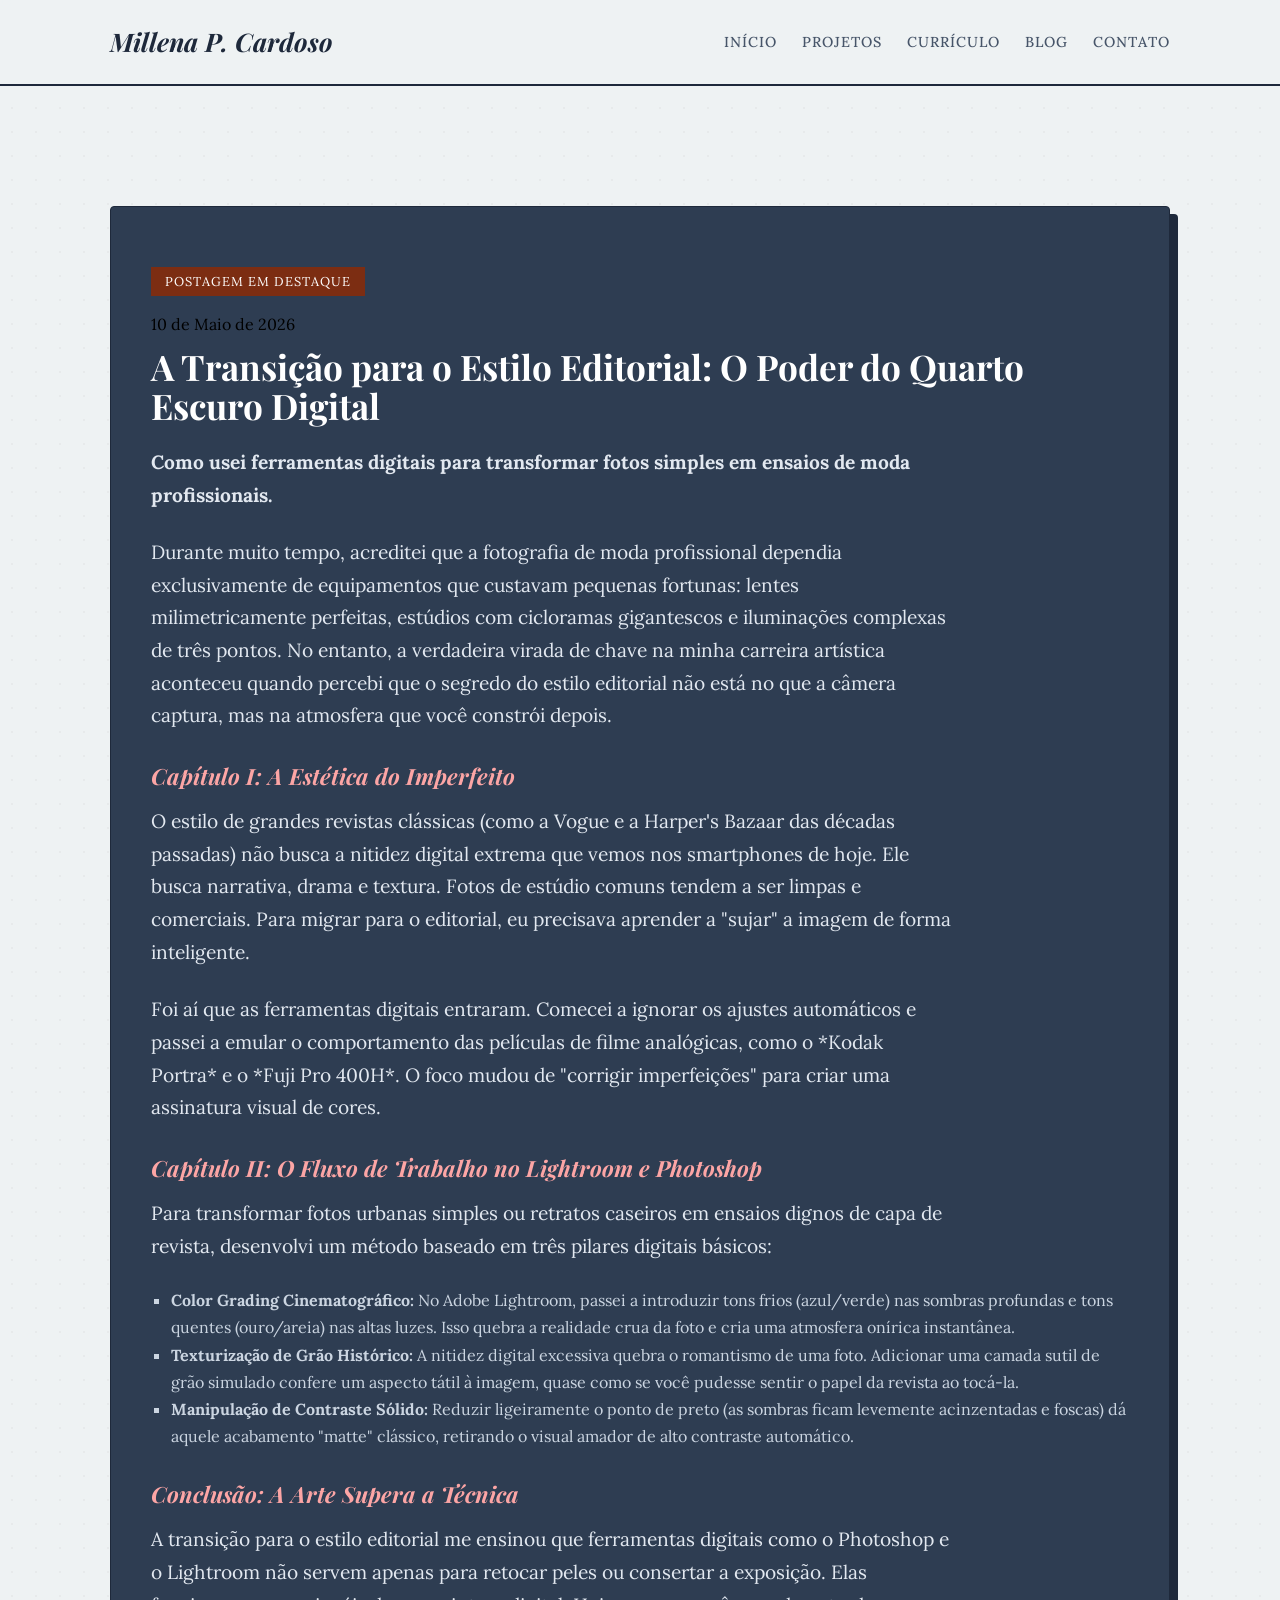
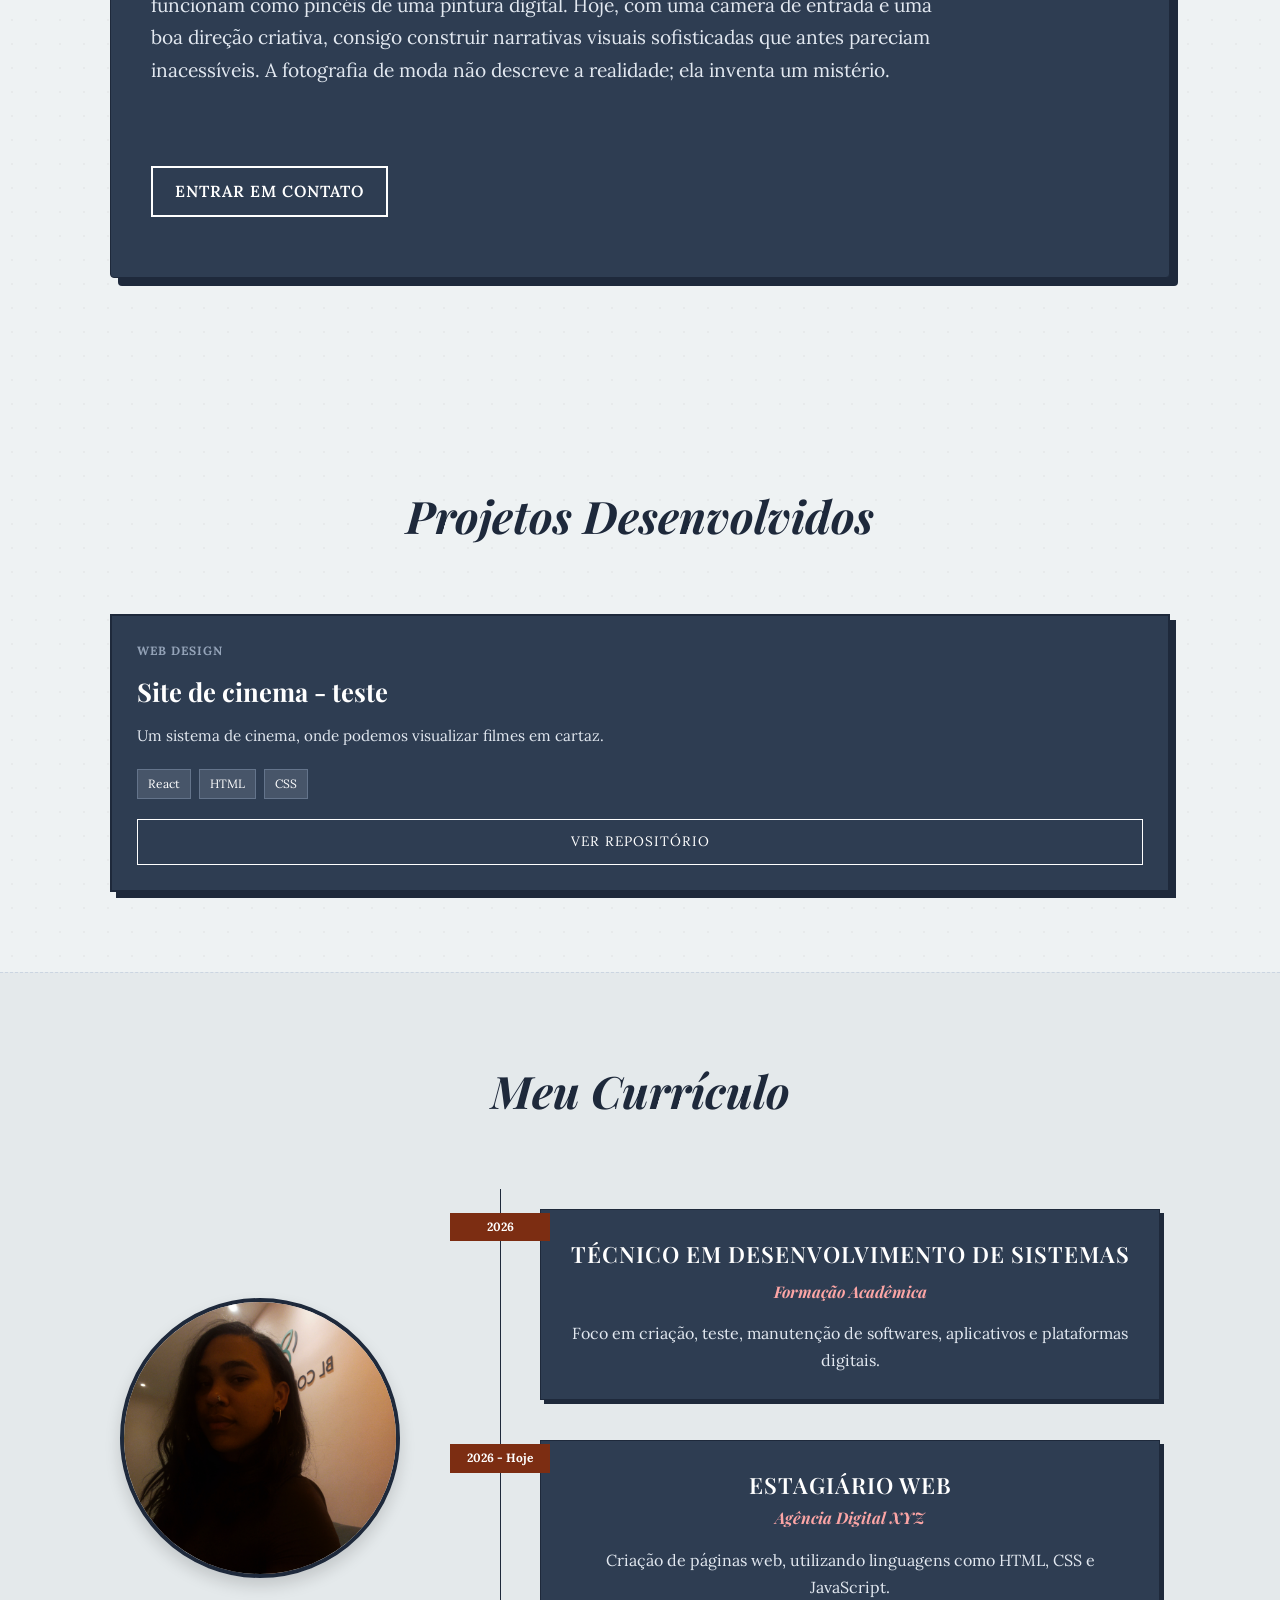
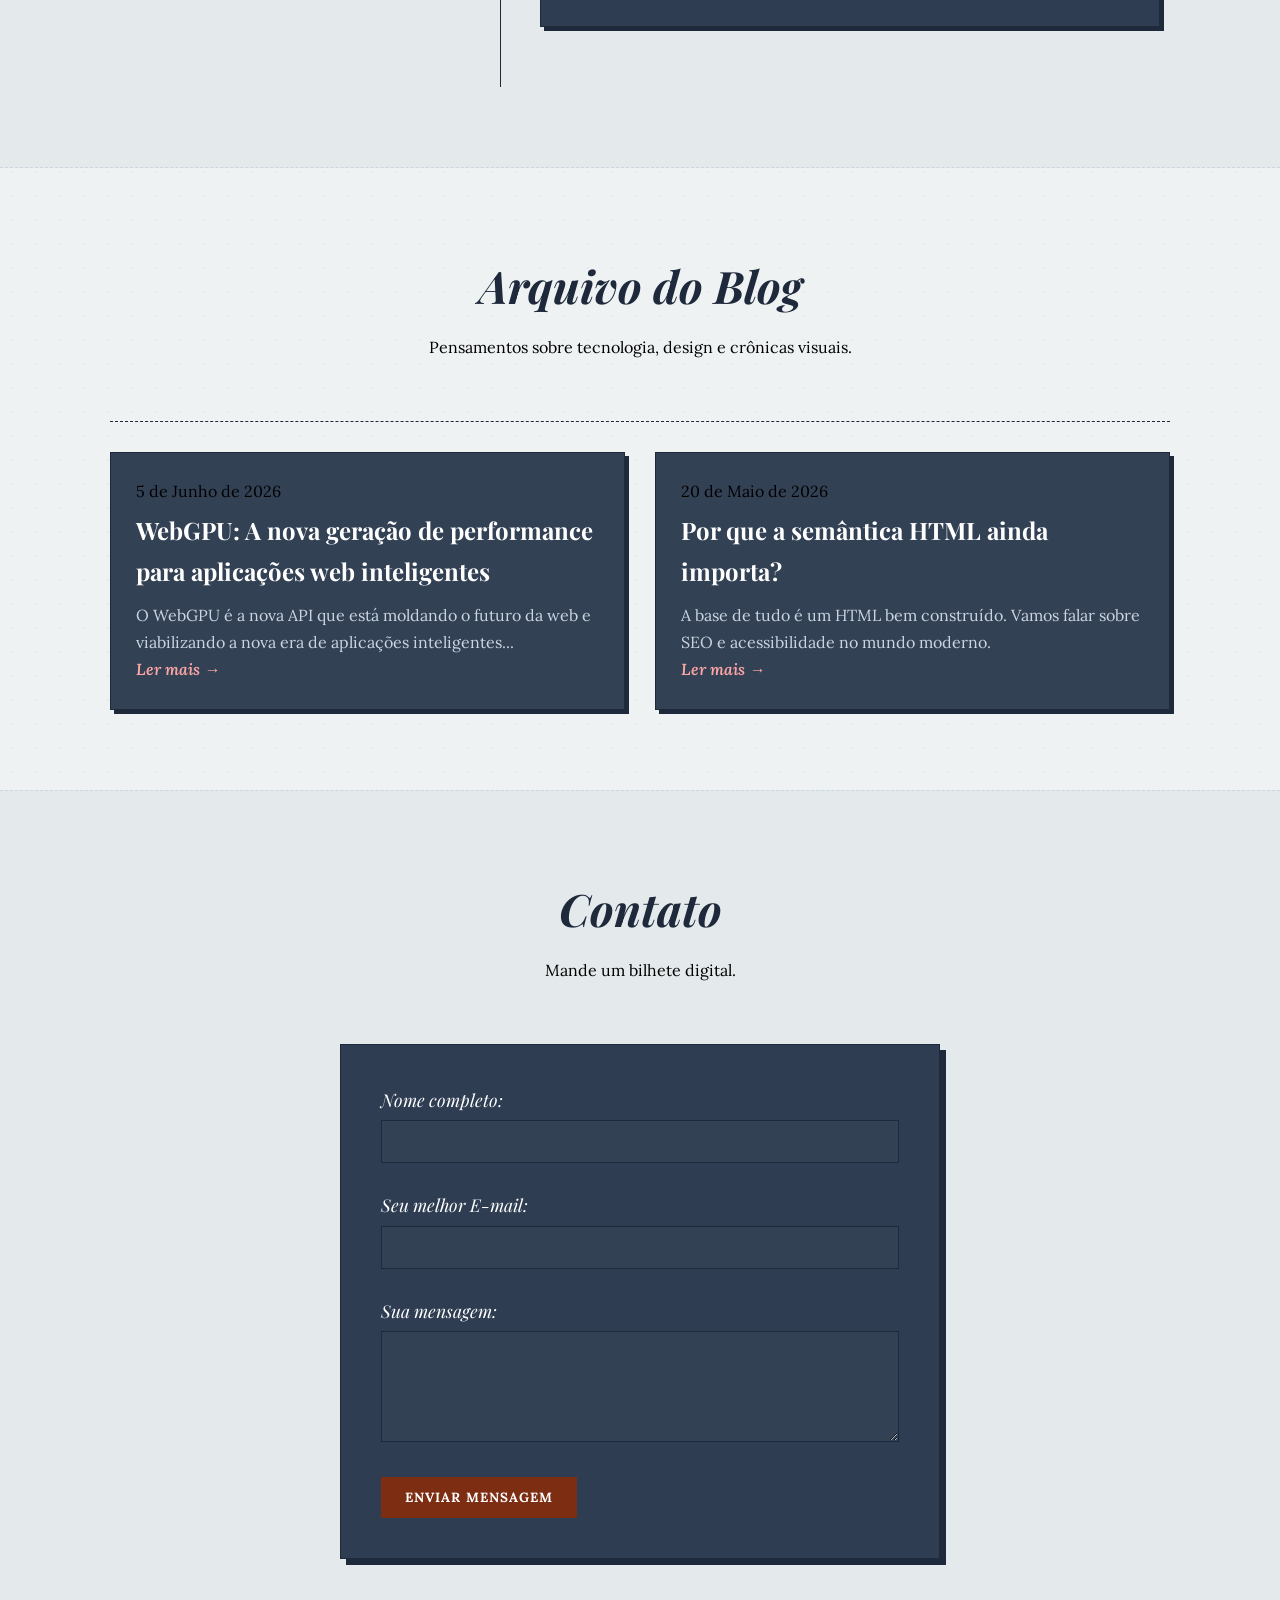
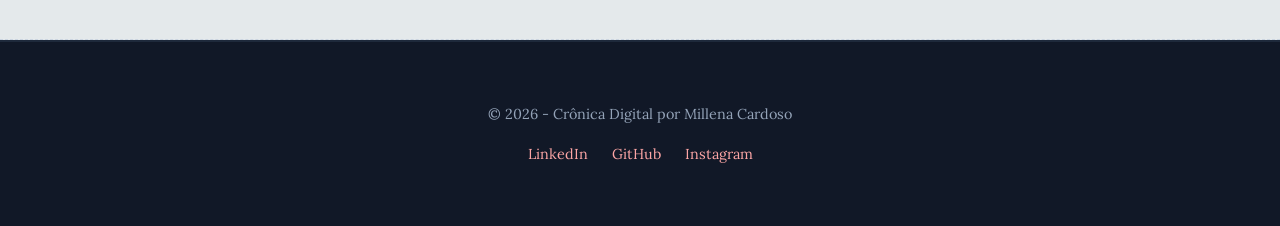
==== commit 1409c41d: "M" ====
--- a/index.html
+++ b/index.html
@@ -88,7 +88,7 @@
                 <div style="display: flex; align-items: center; justify-content: center; gap: 60px; flex-wrap: wrap;">
                     
                     <div style="flex-shrink: 0; width: 280px; height: 280px;">
-             <img src="ASSETS/IMG_7135.jpg" alt="Millena P. Cardoso" style="width: 100%; height: 100%; object-fit: cover; border-radius: 50%; border: 4px solid #1e293b; box-shadow: 0px 8px 16px rgba(0,0,0,0.15); display: block;">
+             <img src="ASSETS/IMG_7135.JPG" alt="Millena P. Cardoso" style="width: 100%; height: 100%; object-fit: cover; border-radius: 50%; border: 4px solid #1e293b; box-shadow: 0px 8px 16px rgba(0,0,0,0.15); display: block;">
                    </div>
 
                     <div class="timeline" style="flex: 1; min-width: 300px; max-width: 700px; margin: 0;">
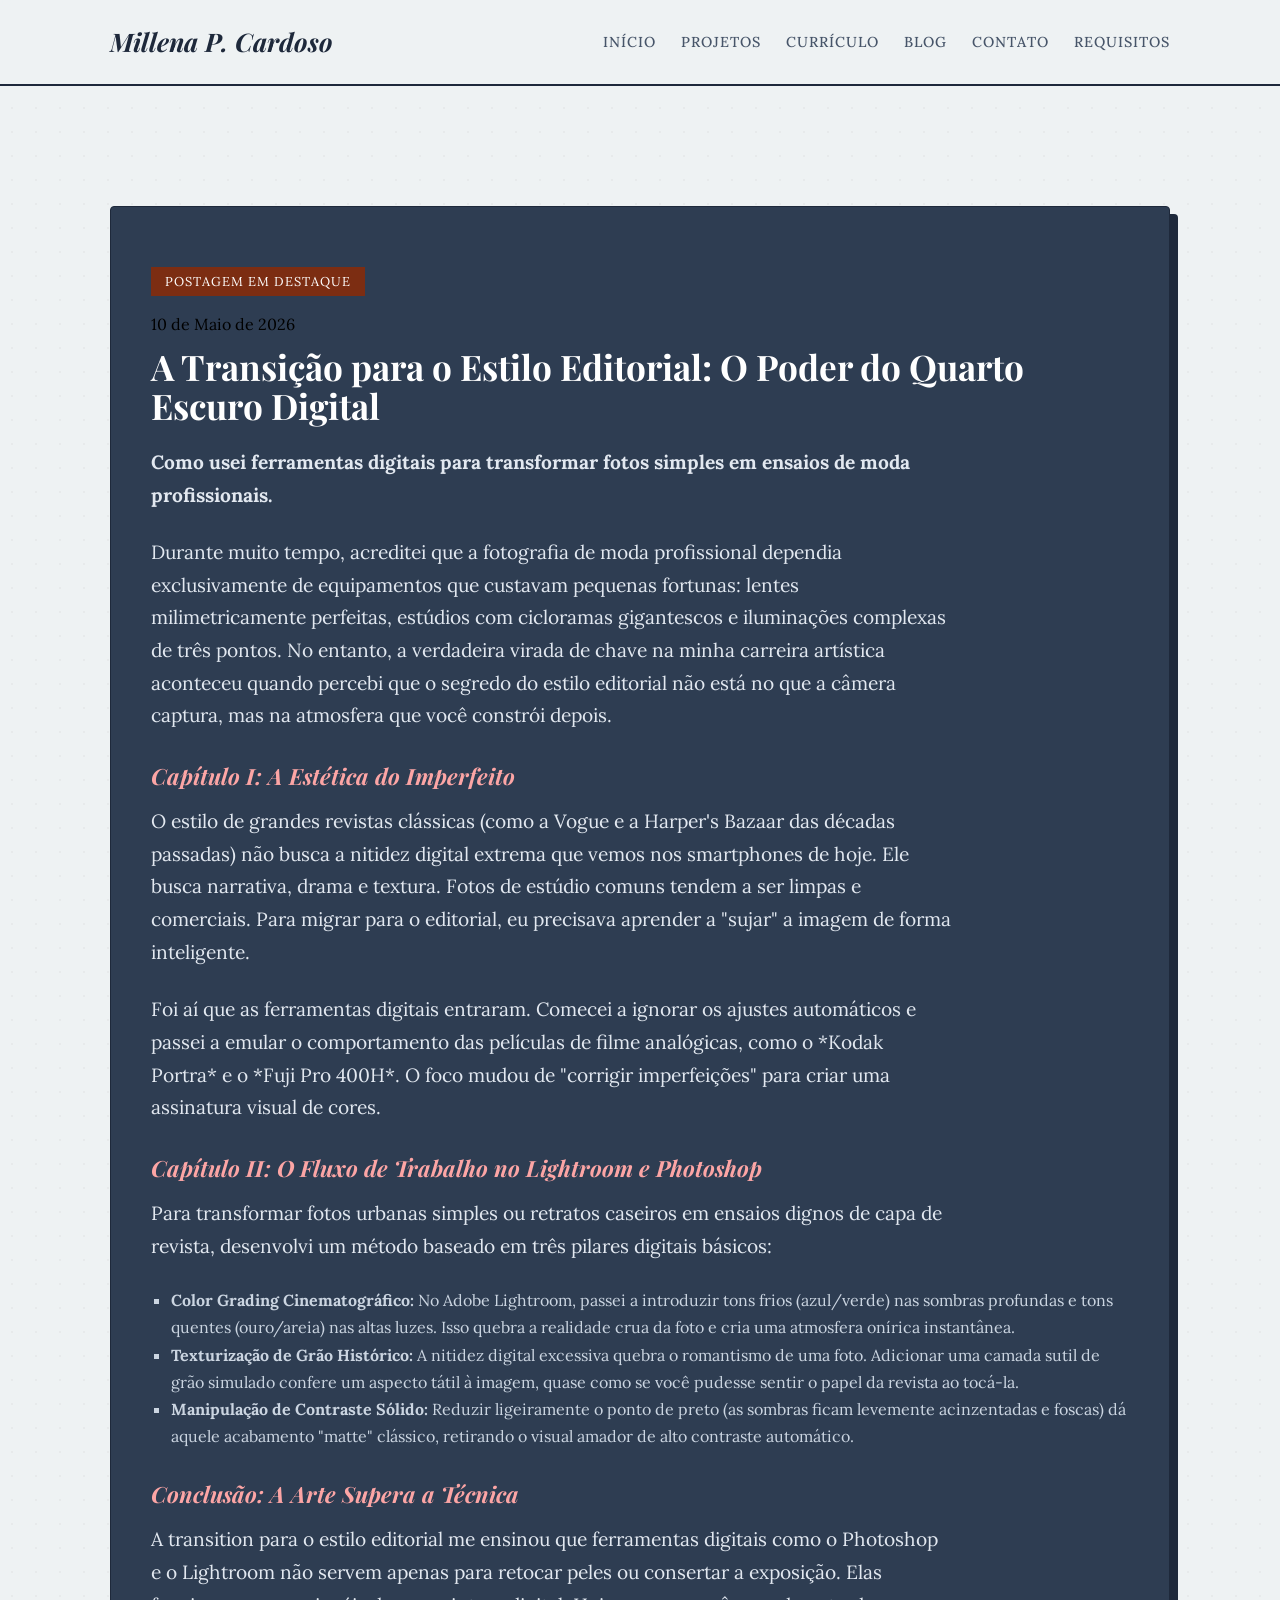
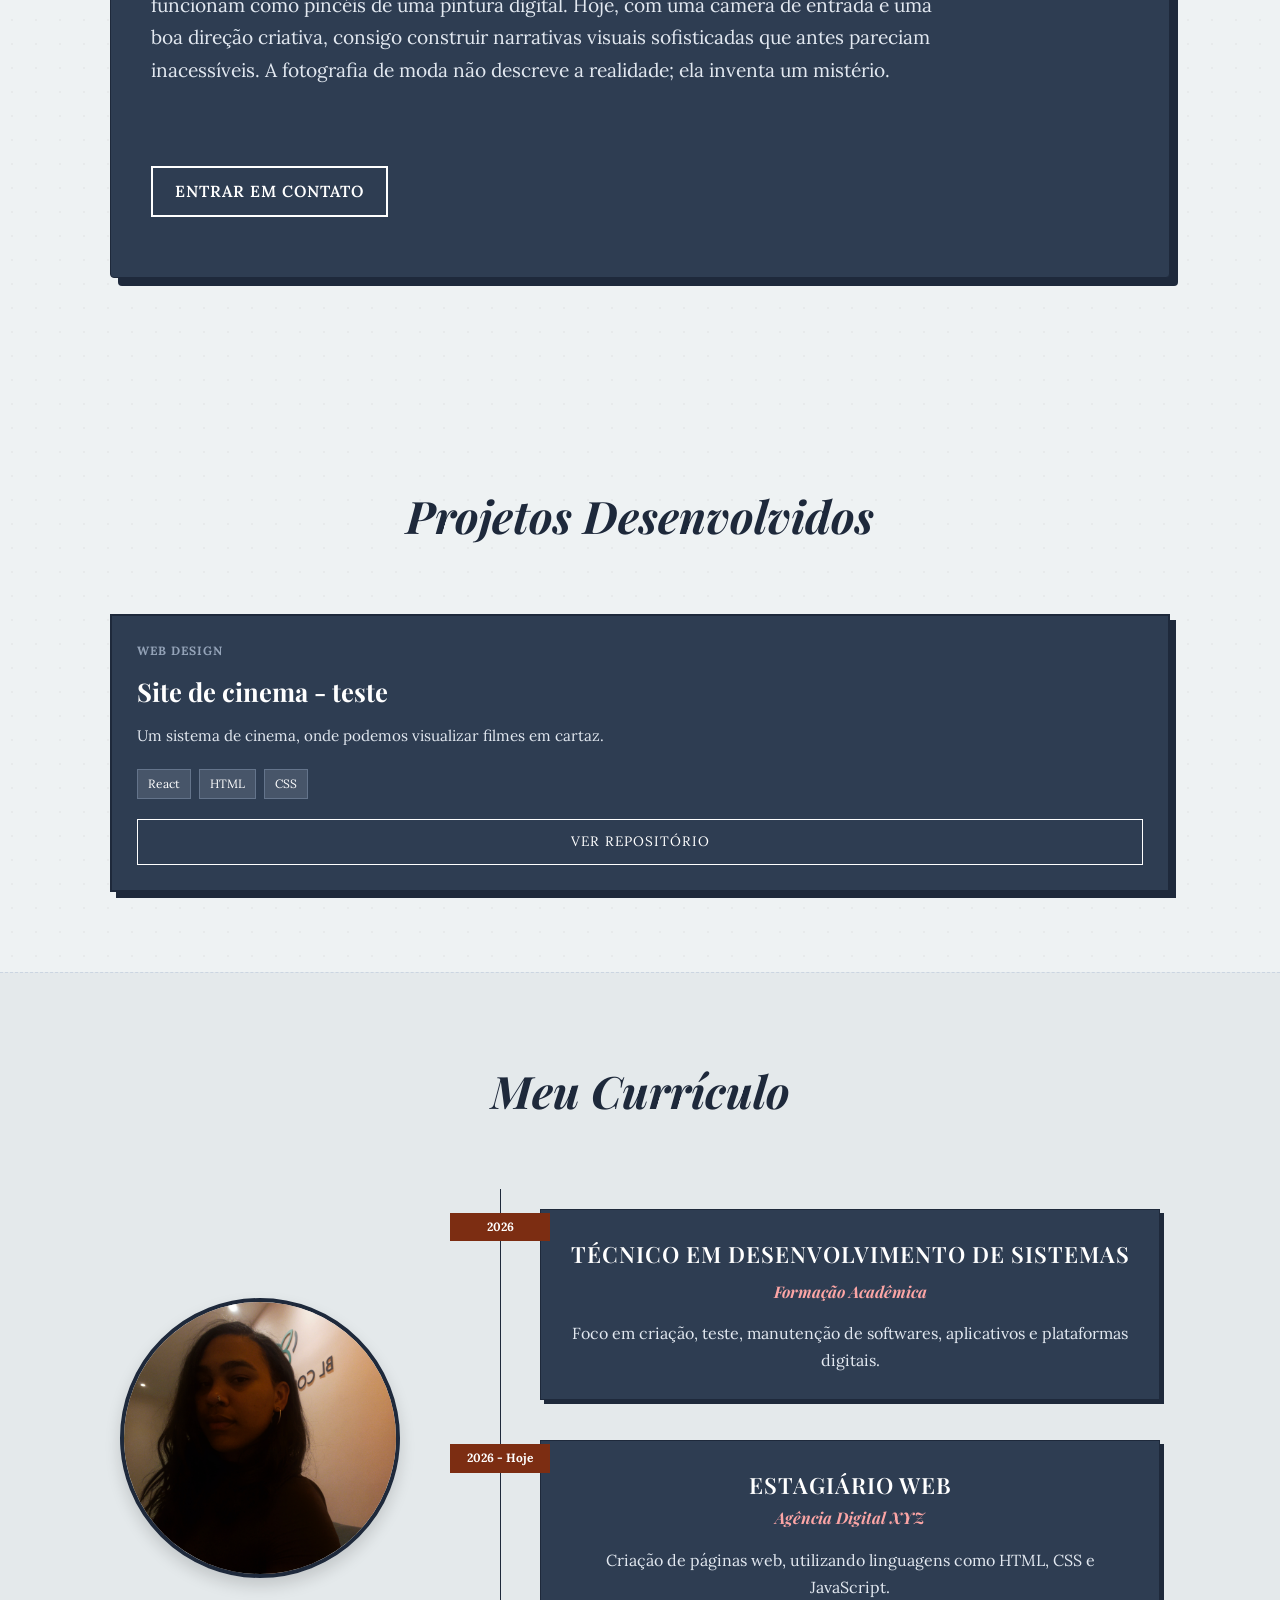
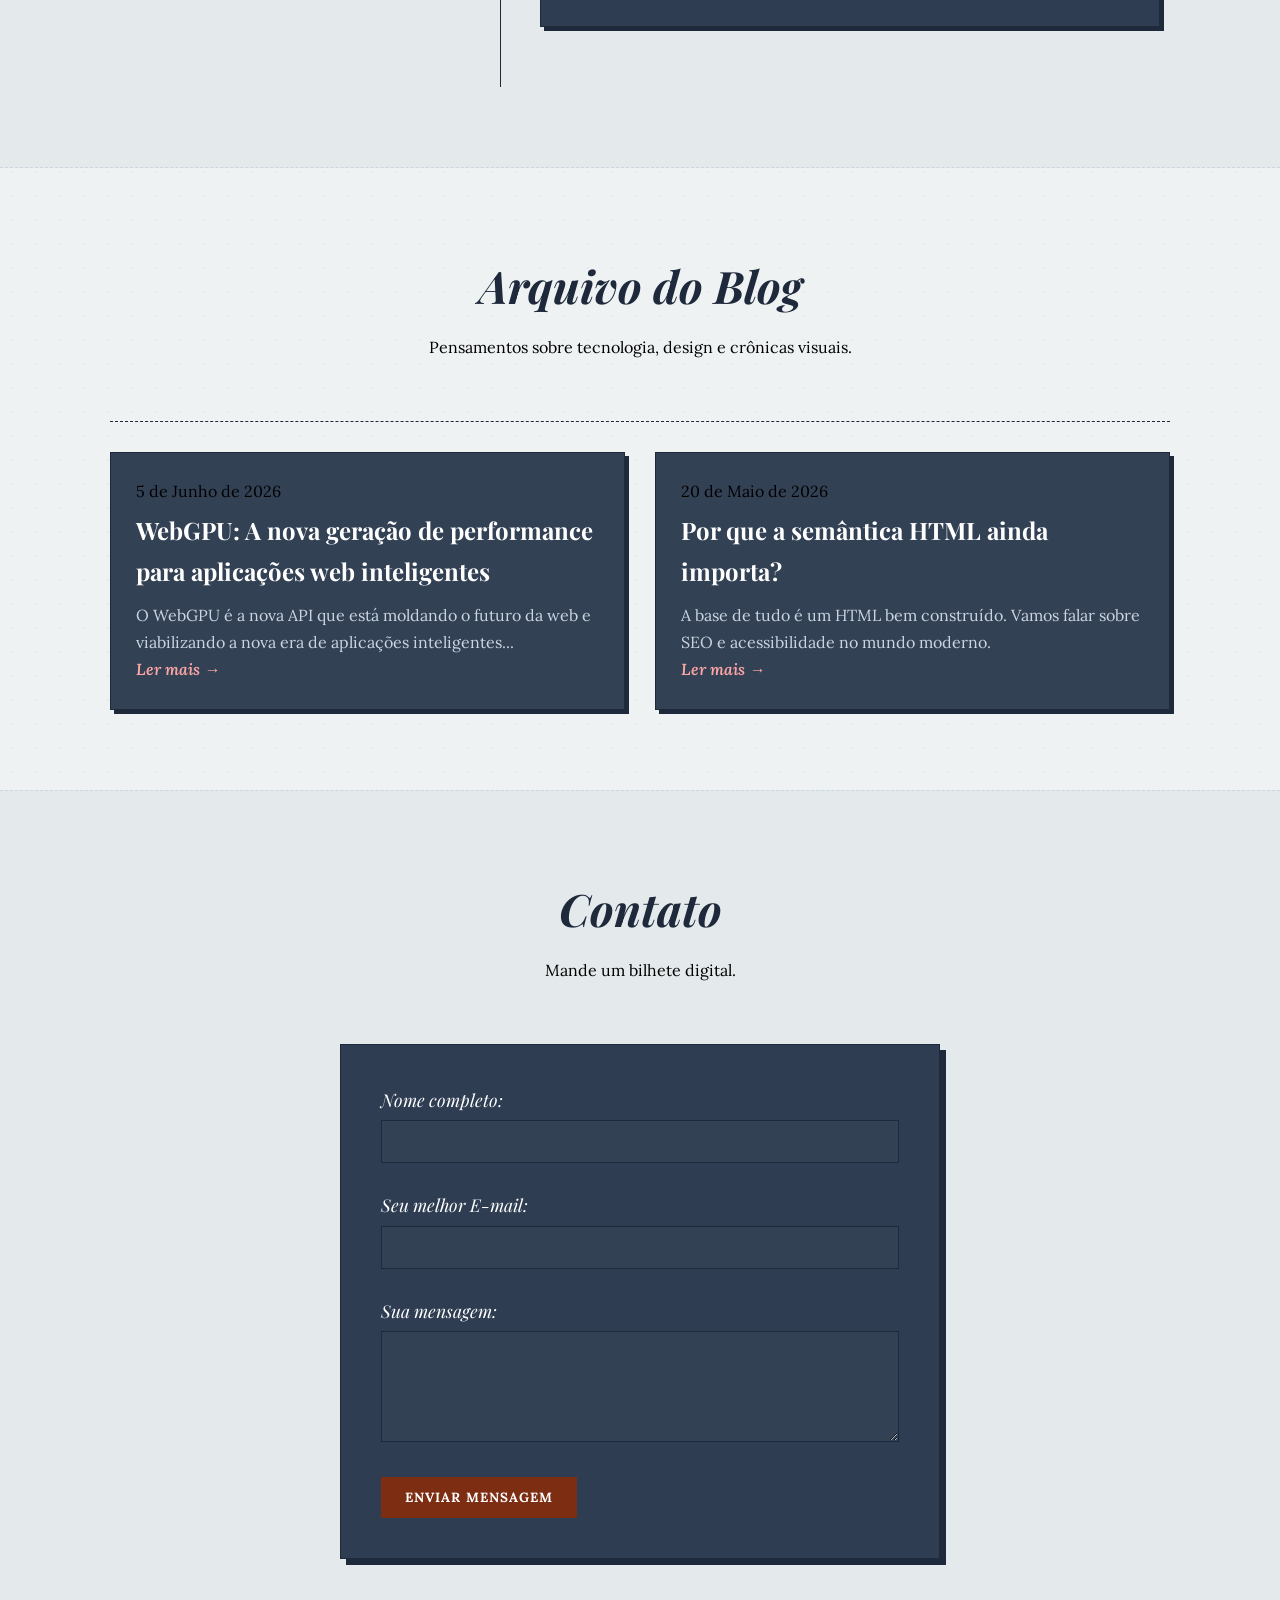
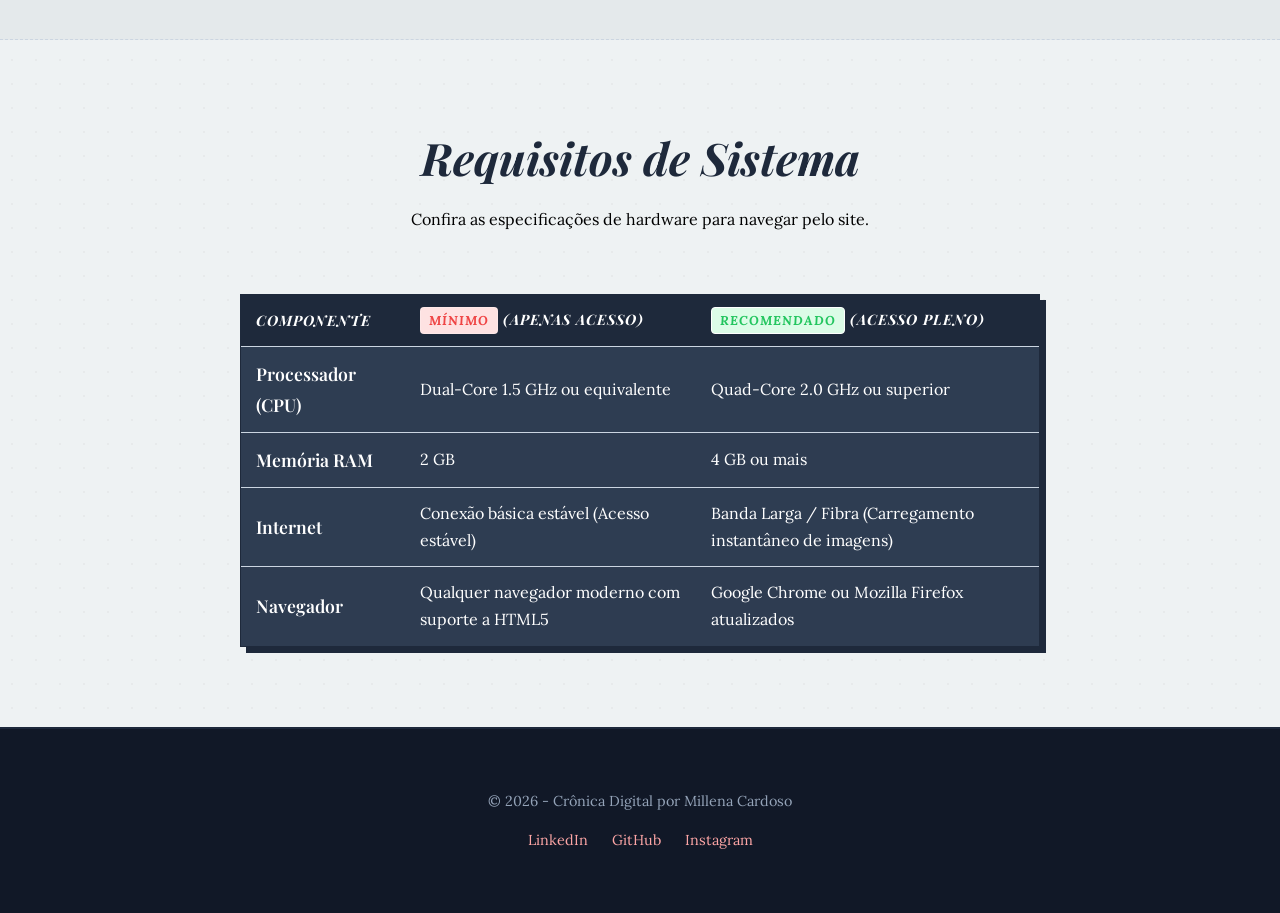
==== commit fdf33653: "k g" ====
--- a/index.html
+++ b/index.html
@@ -10,6 +10,48 @@
         html {
             scroll-behavior: smooth;
         }
+
+        /* Estilos para a seção de especificações de hardware no final */
+        .hardware-table-container {
+            width: 100%;
+            overflow-x: auto;
+            margin-top: 30px;
+        }
+        .hardware-table {
+            width: 100%;
+            border-collapse: collapse;
+            text-align: left;
+            font-family: inherit;
+        }
+        .hardware-table th, .hardware-table td {
+            padding: 12px 15px;
+            border-bottom: 1px solid #cbd5e1;
+        }
+        .hardware-table th {
+            background-color: #1e293b;
+            color: #ffffff;
+            text-transform: uppercase;
+            font-size: 0.9rem;
+            letter-spacing: 1px;
+        }
+        .hardware-table tr:nth-child(even) {
+            background-color: rgba(30, 41, 59, 0.03);
+        }
+        .status-badge {
+            display: inline-block;
+            padding: 2px 8px;
+            border-radius: 4px;
+            font-size: 0.8rem;
+            font-weight: bold;
+        }
+        .status-minimo {
+            background-color: #fee2e2;
+            color: #ef4444;
+        }
+        .status-pleno {
+            background-color: #dcfce7;
+            color: #22c55e;
+        }
     </style>
 </head>
 <body>
@@ -23,6 +65,7 @@
                 <li><a href="#curriculo">Currículo</a></li>
                 <li><a href="#blog">Blog</a></li>
                 <li><a href="#contato">Contato</a></li>
+                <li><a href="#hardware">Requisitos</a></li>
             </ul>
         </nav>
     </header>
@@ -52,7 +95,7 @@
                 </ul>
 
                 <h4 style="color: #fca5a5; font-size: 1.4rem; margin: 25px 0 10px 0; font-style: italic;">Conclusão: A Arte Supera a Técnica</h4>
-                <p>A transição para o estilo editorial me ensinou que ferramentas digitais como o Photoshop e o Lightroom não servem apenas para retocar peles ou consertar a exposição. Elas funcionam como pincéis de uma pintura digital. Hoje, com uma câmera de entrada e uma boa direção criativa, consigo construir narrativas visuais sofisticadas que antes pareciam inacessíveis. A fotografia de moda não descreve a realidade; ela inventa um mistério.</p>
+                <p>A transition para o estilo editorial me ensinou que ferramentas digitais como o Photoshop e o Lightroom não servem apenas para retocar peles ou consertar a exposição. Elas funcionam como pincéis de uma pintura digital. Hoje, com uma câmera de entrada e uma boa direção criativa, consigo construir narrativas visuais sofisticadas que antes pareciam inacessíveis. A fotografia de moda não descreve a realidade; ela inventa um mistério.</p>
                 
                 <br><br>
                 <a href="#contato" class="btn-primary">Entrar em Contato</a>
@@ -79,7 +122,7 @@
             </div>
         </section>
 
-<section id="curriculo" class="bg-light">
+        <section id="curriculo" class="bg-light">
             <div class="container">
                 <div class="section-header">
                     <h2>Meu Currículo</h2>
@@ -88,8 +131,8 @@
                 <div style="display: flex; align-items: center; justify-content: center; gap: 60px; flex-wrap: wrap;">
                     
                     <div style="flex-shrink: 0; width: 280px; height: 280px;">
-             <img src="ASSETS/IMG_7135.JPG" alt="Millena P. Cardoso" style="width: 100%; height: 100%; object-fit: cover; border-radius: 50%; border: 4px solid #1e293b; box-shadow: 0px 8px 16px rgba(0,0,0,0.15); display: block;">
-                   </div>
+                        <img src="ASSETS/IMG_7135.JPG" alt="Millena P. Cardoso" style="width: 100%; height: 100%; object-fit: cover; border-radius: 50%; border: 4px solid #1e293b; box-shadow: 0px 8px 16px rgba(0,0,0,0.15); display: block;">
+                    </div>
 
                     <div class="timeline" style="flex: 1; min-width: 300px; max-width: 700px; margin: 0;">
                         
@@ -172,6 +215,48 @@
             </div>
         </section>
 
+        <!-- SEÇÃO POSICIONADA NO FINAL: Requisitos de Hardware -->
+        <section id="hardware" class="container">
+            <div class="section-header">
+                <h2>Requisitos de Sistema</h2>
+                <p>Confira as especificações de hardware para navegar pelo site.</p>
+            </div>
+            
+            <div class="hardware-table-container">
+                <table class="hardware-table">
+                    <thead>
+                        <tr>
+                            <th>Componente</th>
+                            <th><span class="status-badge status-minimo">Mínimo</span> (Apenas Acesso)</th>
+                            <th><span class="status-badge status-pleno">Recomendado</span> (Acesso Pleno)</th>
+                        </tr>
+                    </thead>
+                    <tbody>
+                        <tr>
+                            <td><strong>Processador (CPU)</strong></td>
+                            <td>Dual-Core 1.5 GHz ou equivalente</td>
+                            <td>Quad-Core 2.0 GHz ou superior</td>
+                        </tr>
+                        <tr>
+                            <td><strong>Memória RAM</strong></td>
+                            <td>2 GB</td>
+                            <td>4 GB ou mais</td>
+                        </tr>
+                        <tr>
+                            <td><strong>Internet</strong></td>
+                            <td>Conexão básica estável (Acesso estável)</td>
+                            <td>Banda Larga / Fibra (Carregamento instantâneo de imagens)</td>
+                        </tr>
+                        <tr>
+                            <td><strong>Navegador</strong></td>
+                            <td>Qualquer navegador moderno com suporte a HTML5</td>
+                            <td>Google Chrome ou Mozilla Firefox atualizados</td>
+                        </tr>
+                    </tbody>
+                </table>
+            </div>
+        </section>
+
     </main>
 
     <footer>
--- a/ASSETS/style.css
+++ b/ASSETS/style.css
@@ -316,12 +316,9 @@
     border-radius: 0px;
     border: 1px solid #1e293b;
     box-shadow: 4px 4px 0px #1e293b;
-    
-    /* ATUALIZADO: Removemos o flex do painel para o float do HTML agir corretamente */
     display: block; 
 }
 
-/* ATUALIZADO: Configuração para manter a proporção correta e o contorno da foto circular */
 .timeline-img {
     max-width: 90px;      /* Define um tamanho máximo proporcional para o círculo */
     aspect-ratio: 1 / 1;  /* Garante que ela se mantenha perfeitamente quadrada antes do círculo */
@@ -329,7 +326,6 @@
     border: 2px solid #ffffff; /* Adiciona uma borda branca sutil idêntica à do exemplo */
 }
 
-/* ATUALIZADO: Garante que o container interno limpe o fluxo flutuante */
 .timeline-content {
     display: block;
 }
@@ -440,6 +436,77 @@
 
 button[type="submit"]:hover {
     background: #9a3412;
+}
+
+/* NOVO: Customização da Seção de Especificações de Hardware (Estilo Editorial Retro) */
+.hardware-table-container {
+    width: 100%;
+    overflow-x: auto;
+    margin: 40px auto 0 auto;
+    max-width: 800px;
+    border: 1px solid #1e293b;
+    box-shadow: 6px 6px 0px #1e293b; /* Sombra sólida idêntica aos blocos do portfólio */
+}
+
+.hardware-table {
+    width: 100%;
+    border-collapse: collapse;
+    text-align: left;
+    background: #2e3d52; /* Fundo azul-escuro igual aos painéis */
+    color: #ffffff;
+}
+
+.hardware-table th, .hardware-table td {
+    padding: 16px 20px;
+    border-bottom: 1px dashed rgba(255, 255, 255, 0.15); /* Divisória tracejada vintage */
+}
+
+.hardware-table th {
+    background-color: #1e293b; /* Cabeçalho mais escuro e sóbrio */
+    color: #ffffff;
+    font-family: 'Playfair Display', serif;
+    font-size: 1.1rem;
+    font-style: italic;
+    letter-spacing: 0.5px;
+    border-bottom: 2px solid #1e293b;
+}
+
+.hardware-table td strong {
+    font-family: 'Playfair Display', serif;
+    font-size: 1.1rem;
+    font-weight: 600;
+    color: #ffffff;
+}
+
+.hardware-table tr:nth-child(even) {
+    background-color: #334155; /* Alternância sutil com tom ardósia */
+}
+
+.hardware-table tr:last-child td {
+    border-bottom: none;
+}
+
+/* Distintivos de Estado Mínimo/Pleno dentro da Tabela */
+.status-badge {
+    display: inline-block;
+    padding: 4px 12px;
+    border-radius: 0px; /* Bordas retas tradicionais */
+    font-size: 0.8rem;
+    text-transform: uppercase;
+    letter-spacing: 1px;
+    font-weight: bold;
+}
+
+.status-minimo {
+    background-color: #7c2d12; /* Vermelho Terracota */
+    color: #ffffff;
+    border: 1px solid rgba(255, 255, 255, 0.2);
+}
+
+.status-pleno {
+    background-color: transparent;
+    color: #ffffff;
+    border: 1px solid #ffffff; /* Estilo outline clássico */
 }
 
 /* Rodapé Negro Nobre */
@@ -477,12 +544,13 @@
     .timeline-badge { width: 80px; font-size: 0.65rem; left: -30px; }
     form { padding: 20px; }
     
-    /* Em telas pequenas, centraliza um pouco mais as fotos flutuantes */
     .timeline-img {
         max-width: 70px;
         margin-right: 10px !important;
     }
-}
-html {
-    scroll-behavior: smooth;
+
+    .hardware-table th, .hardware-table td {
+        padding: 12px 14px;
+        font-size: 0.9rem;
+    }
 }
